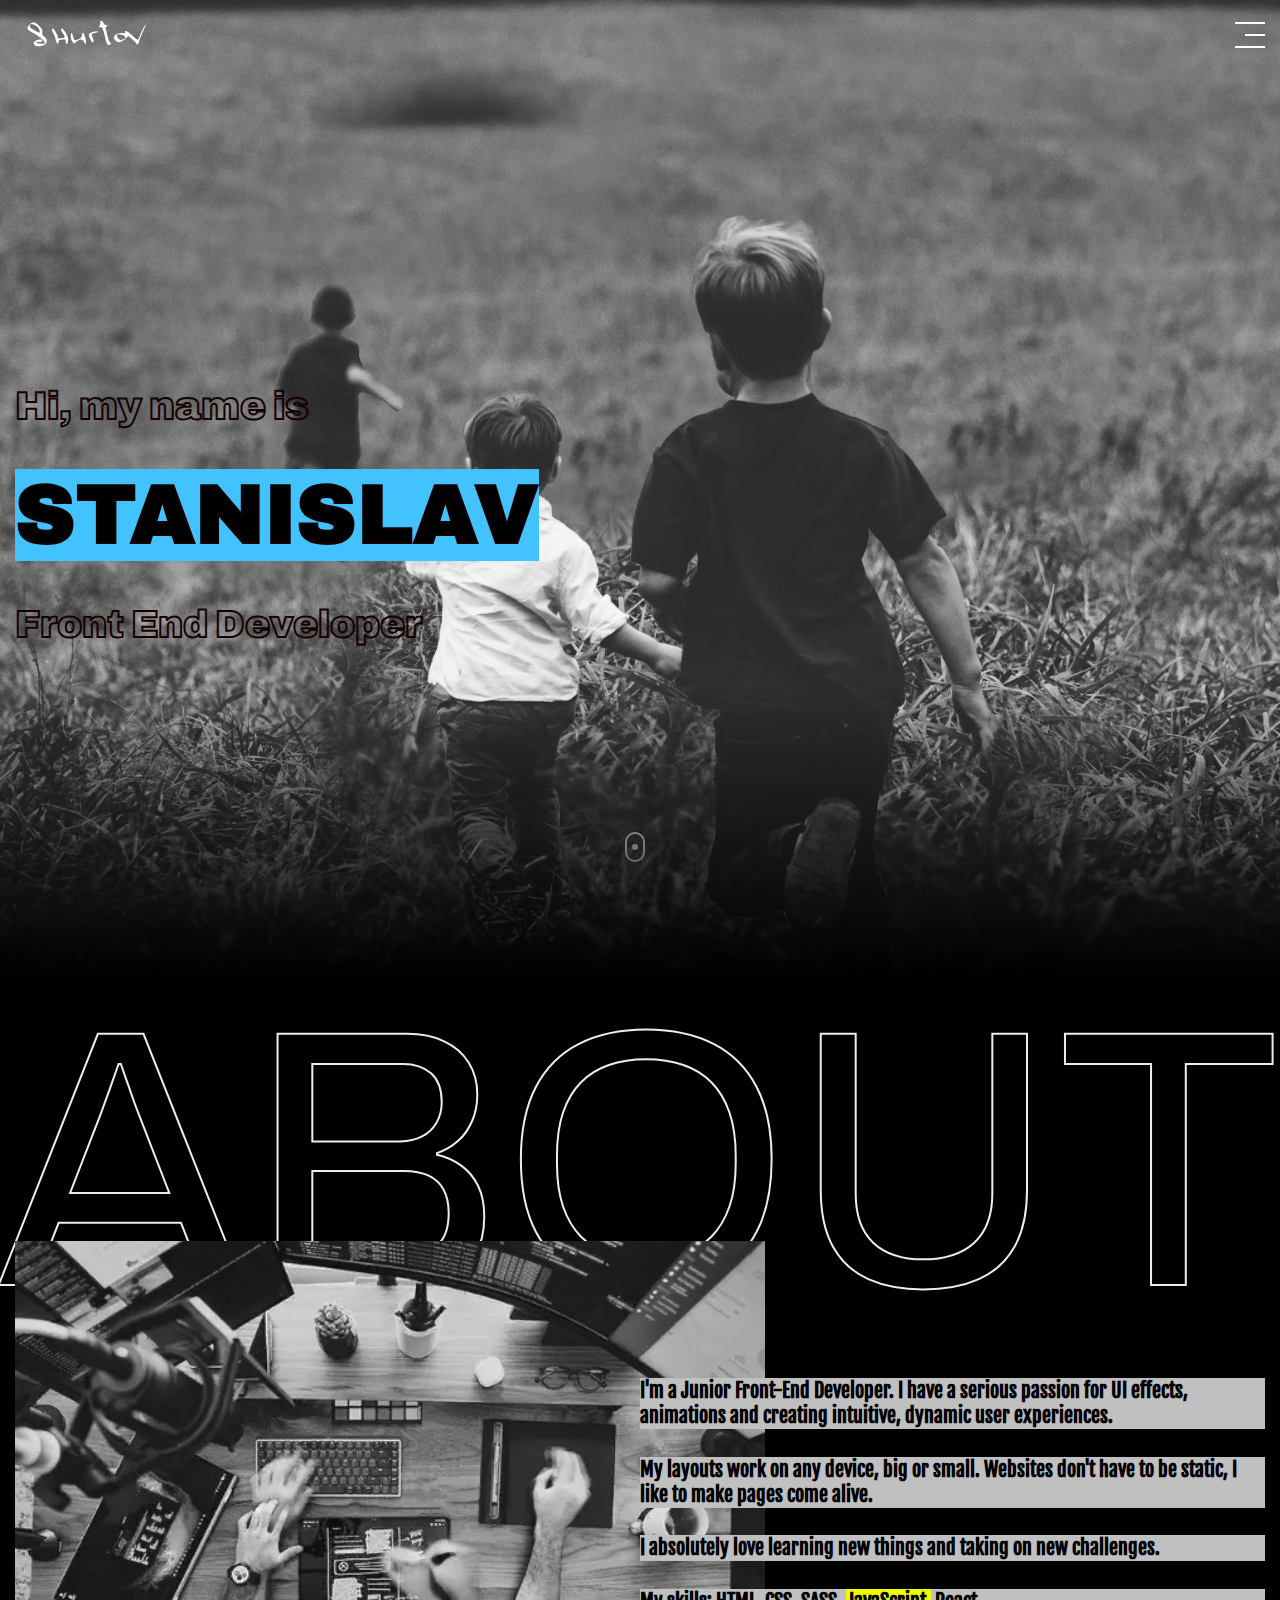
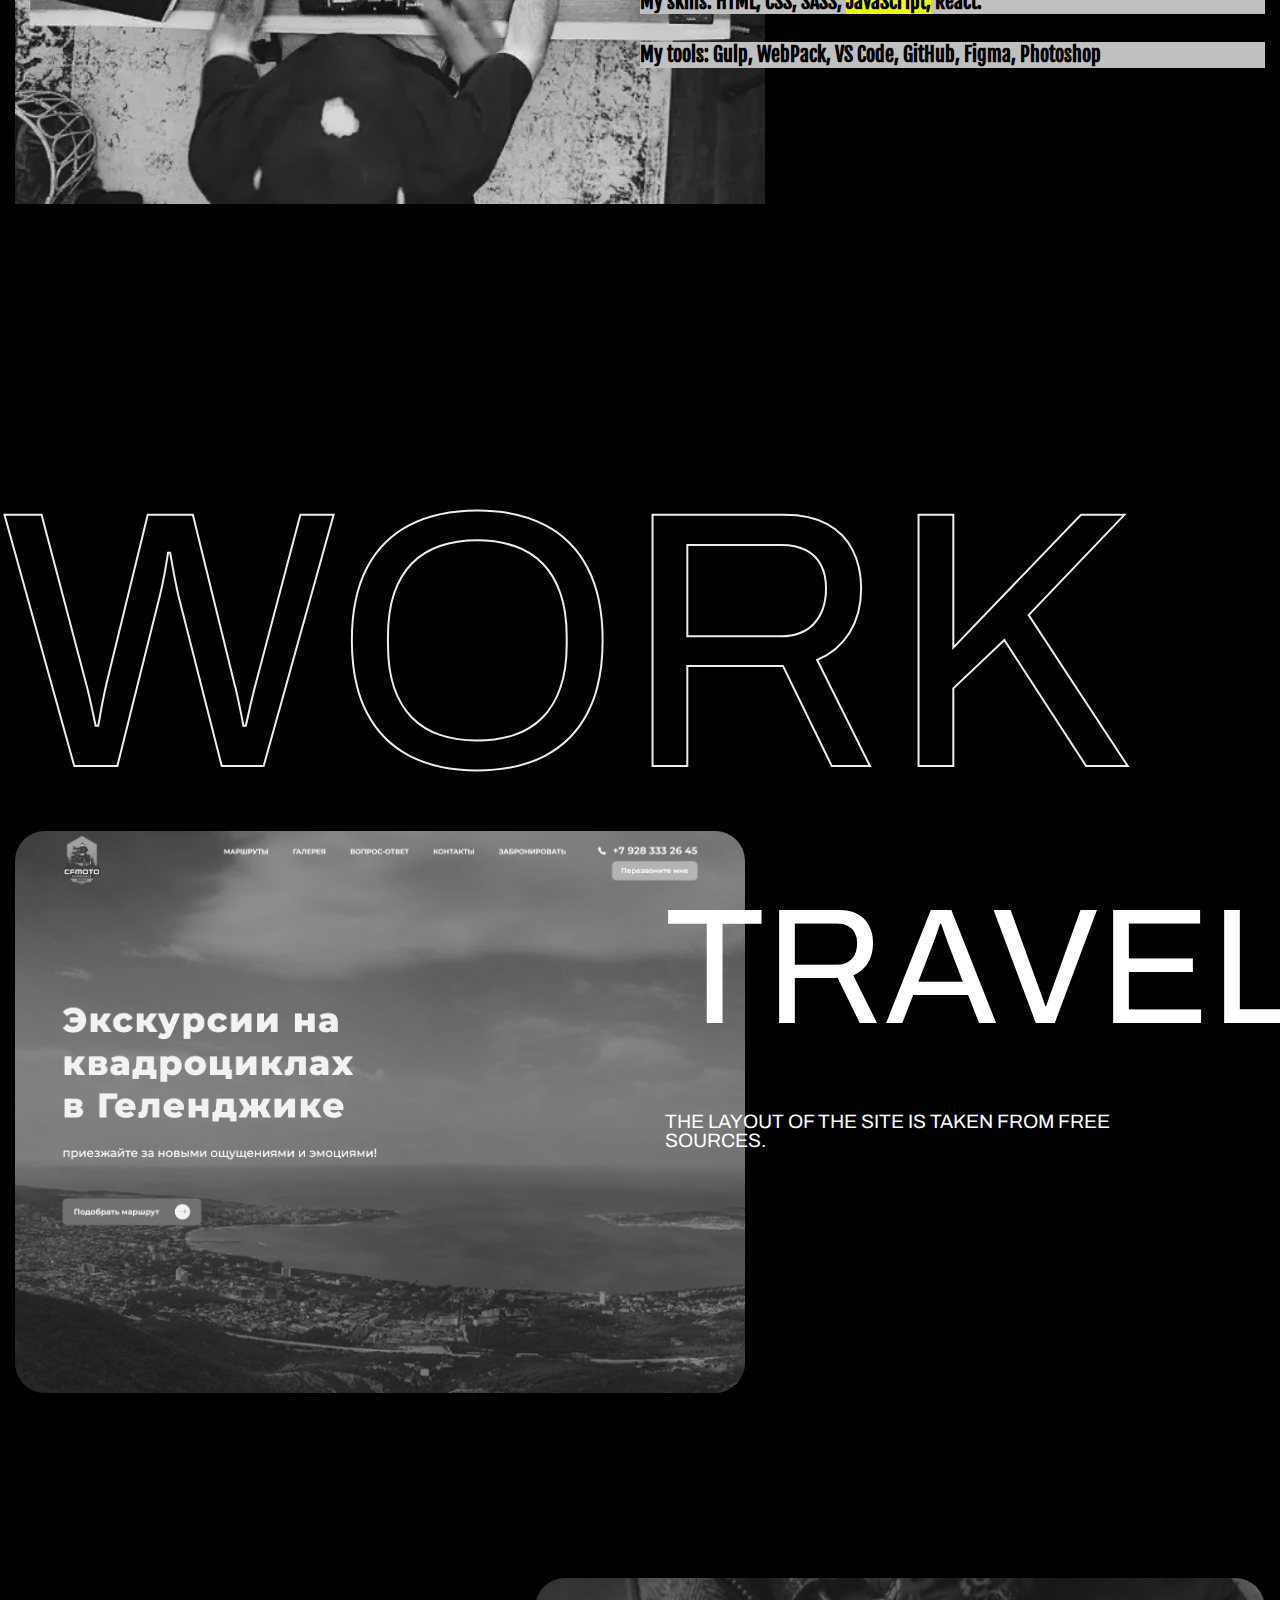
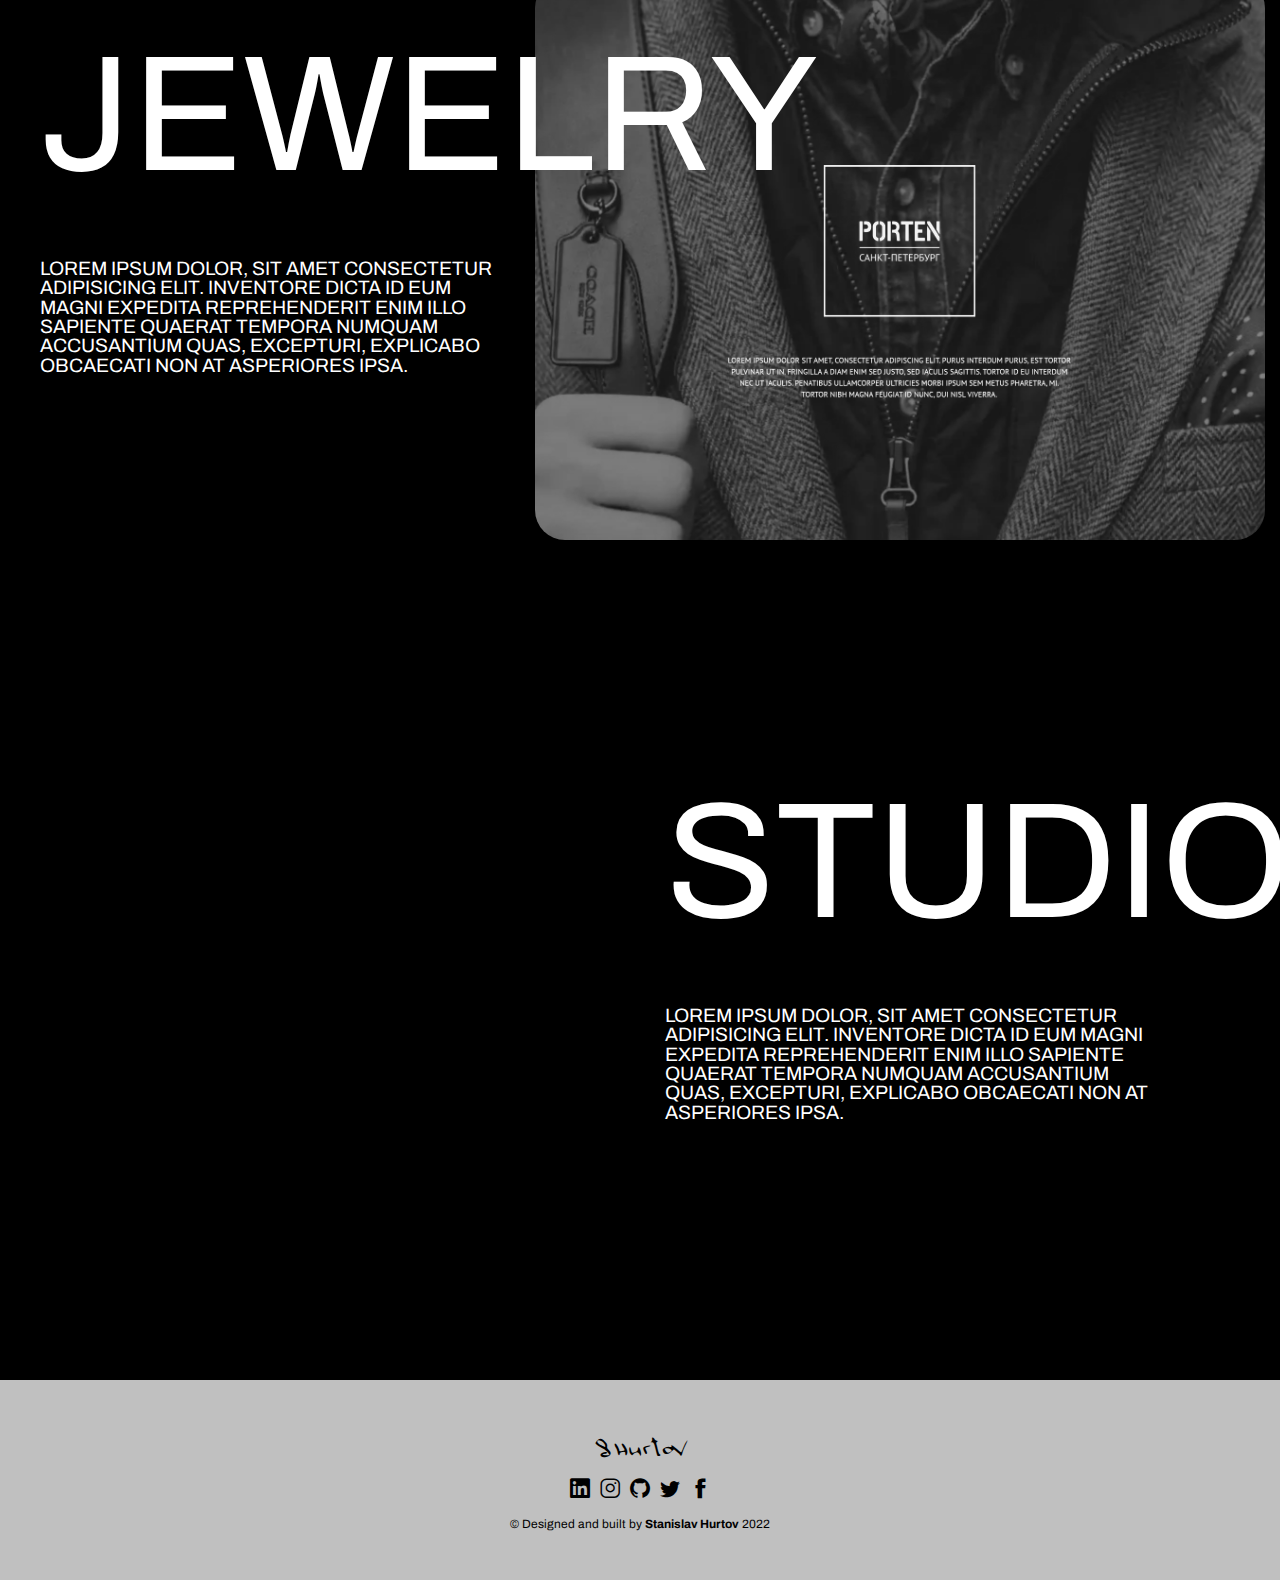
==== index.html @ 6150e280 "app" ====
<!DOCTYPE html>
<html lang="eu">

<head>
	<title>SH | Front End Developer</title>
	<meta charset="UTF-8">
	<meta name="format-detection" content="telephone=no">
	<!-- <style>body{opacity: 0;}</style> -->
	<link rel="stylesheet" href="css/style.min.css?_v=20220716173524">
	<link rel="shortcut icon" href="favicon.ico">
	<!-- <meta name="robots" content="noindex, nofollow"> -->
	<meta name="viewport" content="width=device-width, initial-scale=1.0">
</head>

<body>

	<div class="wrapper">
		<header data-scroll="60" data-scroll-show class="header">
			<div class="header__container header__container_wide">
				<a href="#" class="header__logo _icon-logo"></a>
				<div class="header__menu menu">
					<nav class="menu__body">
						<ul class="menu__list">
							<li data-goto="#about-section" class="menu__item"><a href="#" class="menu__link">About</a></li>
							<li data-goto="#about-case" class="menu__item"><a href="#" class="menu__link">Work</a></li>
							<li class="menu__item"><a href="contact.html#" class="menu__link">Contact</a></li>
						</ul>
						<ul class="menu__social social-menu">
							<li class="social-menu__item social-menu__item_twitter"><a target="_blank" href="https://twitter.com/hurtov_s" class="social-menu__link _icon-twitter"></a></li>
							<li class="social-menu__item social-menu__item_facebook"><a target="_blank" href="https://www.facebook.com/profile.php?id=100048497184027" class="social-menu__link _icon-facebook"></a></li>
							<li class="social-menu__item social-menu__item_github"><a target="_blank" href="https://github.com/StanislavKhurtov" class="social-menu__link _icon-github"></a></li>
							<li class="social-menu__item social-menu__item_instagram"><a target="_blank" href="https://www.instagram.com/staskhurtoff/" class="social-menu__link _icon-instagram"></a></li>
							<li class="social-menu__item social-menu__item_linkedin"><a target="_blank" href="https://www.linkedin.com/in/stanislav-khurtov-4b1002228/" class="social-menu__link _icon-linkedin"></a></li>
						</ul>
					</nav>
				</div>
				<button type="button" class="menu__icon icon-menu"><span></span></button>
			</div>
		</header>
		<main class="mainpage">
			<a class="noselect"><svg xmlns="http://www.w3.org/2000/svg" width="24" height="24" viewBox="0 0 24 24">
					<path d="M0 16.67l2.829 2.83 9.175-9.339 9.167 9.339 2.829-2.83-11.996-12.17z" />
				</svg></a>
			<section data-fullscreen class="mainpage__home home">
				<div class="home__container">
					<p class="home__text home__text_fonts-size">Hi, my name is</p>
					<h1 class="home__text home__text_origin"><span>Stanislav</span></h1>
					<p class="home__text home__text_nowrap">Front End Developer</p>
					<a data-goto="#about-section" href="#"><span class="home__btn"></span></a>
				</div>
				<div class="home__images images-parallax">
					<div class="images-parallax__item">
						<div class="images-parallax__clouds"></div>
					</div>
					<div class="images-parallax__item">
						<div class="images-parallax__mountains"></div>
					</div>
					<div class="images-parallax__item">
						<div class="images-parallax__human"></div>
					</div>
				</div>
			</section>
			<section id="about-section" data-fullscreen class="mainpage__about about">
				<h2 class="about__title">about</h2>
				<div class="about__container">
					<div class="about__content">
						<a class="about__image-ibg"><picture><source data-srcset="img/About/image1.webp" type="image/webp"><img data-src="img/About/image1.jpg" alt="image" class="swiper-lazy"></picture></a>
						<div class="about__body">
							<p>I'm a Junior Front-End Developer. I have a serious passion for UI effects, animations and creating intuitive, dynamic user experiences.</p>
							<p>My layouts work on any device, big or small. Websites don't have to be static, I like to make pages come alive.</p>
							<p>I absolutely love learning new things and taking on new challenges.</p>
							<p>My skills: HTML, CSS, SASS, <span>JavaScript,</span> React.</p>
							<p>My tools: Gulp, WebPack, VS Code, GitHub, Figma, Photoshop</p>
						</div>
					</div>
				</div>
			</section>
			<section id="about-case" data-fullscreen class="mainpage__case case">
				<h2 class="case__title">work</h2>
				<div class="case__container">

					<div class="case__content content-case">
						<div class="content-case__picture content-case__picture_top">
							<a target="_blank" href="https://stanislavkhurtov.github.io/Travel-ver.2/" class="content-case__image-ibg"><picture><source data-srcset="img/Case/fon111.webp" type="image/webp"><img data-src="img/Case/fon111.png" alt="image" class="swiper-lazy"></picture></a>
						</div>
						<div data-da=".content-case__picture_top, 768" class="content-case__body">
							<h3 class="content-case__title">Travel</h3>
							<div class="content-case__sub-text">The layout of the site is taken from free sources.</div>
						</div>
					</div>

					<div class="case__content content-case">
						<div data-da=".content-case__picture_center, 768" class="content-case__body">
							<h3 class="content-case__title content-case__title_right">jewelry</h3>
							<div class="content-case__sub-text content-case__sub-text_right">Lorem ipsum dolor, sit amet consectetur adipisicing elit. Inventore dicta id eum magni expedita reprehenderit enim illo sapiente quaerat tempora numquam accusantium quas, excepturi, explicabo obcaecati non at asperiores ipsa.</div>
						</div>
						<div class="content-case__picture content-case__picture_center">
							<a target="_blank" href="https://stanislavkhurtov.github.io/Porten/home.html" class="content-case__image-ibg"><picture><source data-srcset="img/Case/fon2.webp" type="image/webp"><img data-src="img/Case/fon2.png" alt="image" class="swiper-lazy"></picture></a>
						</div>
					</div>

					<div class="case__content content-case">
						<div class="content-case__picture content-case__picture_bottom">
							<a target="_blank" href="https://stanislavkhurtov.github.io/Aperture/" class="content-case__image-ibg"><picture><source data-srcset="img/Case/fon3(1).webp" type="image/webp"><img data-src="img/Case/fon3(1).png" alt="image" class="swiper-lazy"></picture></a>
						</div>
						<div data-da=".content-case__picture_bottom, 768" class="content-case__body">
							<h3 class="content-case__title">studio</h3>
							<div class="content-case__sub-text">Lorem ipsum dolor, sit amet consectetur adipisicing elit. Inventore dicta id eum magni expedita reprehenderit enim illo sapiente quaerat tempora numquam accusantium quas, excepturi, explicabo obcaecati non at asperiores ipsa.</div>
						</div>
					</div>
				</div>
			</section>
		</main>
		<footer class="footer">
			<div class="footer__container">
				<div class="footer__body">
					<a href="#" class="footer__logo _icon-logo"></a>
					<div class="footer__social">
						<div class="footer__list">
							<a href="https://www.linkedin.com/in/stanislav-khurtov-4b1002228/" target="_blank" class="footer__item _icon-linkedin"></a>
							<a href="https://www.instagram.com/staskhurtoff/" target="_blank" class="footer__item _icon-instagram"></a>
							<a href="https://github.com/StanislavKhurtov" target="_blank" class="footer__item _icon-github"></a>
							<a href="https://twitter.com/hurtov_s" target="_blank" class="footer__item _icon-twitter"></a>
							<a href="https://www.facebook.com/profile.php?id=100048497184027" target="_blank" class="footer__item _icon-facebook"></a>
						</div>
					</div>
				</div>
				<div class="footer__text">© Designed and built by <span>Stanislav Hurtov</span> 2022</div>
			</div>
		</footer>
	</div>
	<!-- 
<div id="popup" aria-hidden="true" class="popup">
	<div class="popup__wrapper">
		<div class="popup__content">
			<button data-close type="button" class="popup__close">Закрыть</button>
			<div class="popup__text">
			</div>
		</div>
	</div>
</div>
 -->

	<script src="js/app.min.js?_v=20220716173524"></script>
</body>

</html>
---- css/style.min.css ----
@charset "UTF-8";@import url(https://fonts.googleapis.com/css?family=Archivo:100,200,300,regular,500,600,700,800,900&display=swap);@import url(https://fonts.googleapis.com/css?family=Ubuntu:300,300italic,regular,italic,500,500italic,700,700italic&display=swap);@import url(https://fonts.googleapis.com/css?family=Fjalla+One:regular&display=swap);@font-face{font-family:icons;font-display:swap;src:url(../fonts/icons.woff2) format("woff2"),url(../fonts/icons.woff) format("woff");font-weight:400;font-style:normal}[class*=_icon-]:before{font-family:icons;font-style:normal;font-weight:400;font-variant:normal;text-transform:none;line-height:1;-webkit-font-smoothing:antialiased;-moz-osx-font-smoothing:grayscale}[class*=_icon-]:before{display:block}._icon-arrows:before{content:"\e901"}._icon-arrows1:before{content:"\e902"}._icon-arrows2:before{content:"\e903"}._icon-arrows3:before{content:"\e904"}._icon-facebook:before{content:"\e905"}._icon-github:before{content:"\e906"}._icon-instagram:before{content:"\e907"}._icon-linkedin:before{content:"\e908"}._icon-logo1:before{content:"\e909"}._icon-phone:before{content:"\e90a";color:#969696}._icon-twitter:before{content:"\e90b"}._icon-logo:before{content:"\e900"}*{padding:0;margin:0;border:0}*,:after,:before{-webkit-box-sizing:border-box;box-sizing:border-box}body,html{height:100%;min-width:320px}body{color:#000;line-height:1;font-family:Archivo;font-size:1rem;-ms-text-size-adjust:100%;-moz-text-size-adjust:100%;-webkit-text-size-adjust:100%;-webkit-font-smoothing:antialiased;-moz-osx-font-smoothing:grayscale}button,input,textarea{font-family:Archivo;font-size:inherit}button{cursor:pointer;color:inherit;background-color:inherit}a{color:inherit}a:link,a:visited{text-decoration:none}a:hover{text-decoration:none}ul li{list-style:none}img{vertical-align:top}h1,h2,h3,h4,h5,h6{font-weight:inherit;font-size:inherit}body{background-color:#000}.lock body{overflow:hidden;-ms-touch-action:none;touch-action:none}.wrapper{min-height:100%;display:-webkit-box;display:-ms-flexbox;display:flex;-webkit-box-orient:vertical;-webkit-box-direction:normal;-ms-flex-direction:column;flex-direction:column;overflow:hidden}.wrapper>main{-webkit-box-flex:1;-ms-flex:1 1 auto;flex:1 1 auto}.wrapper>*{min-width:0}[class*=__container]{max-width:85rem;-webkit-box-sizing:content-box;box-sizing:content-box;margin:0 auto;padding:0 .9375rem}[class*=__container_wide]{max-width:105rem}[data-fullscreen]{min-height:100vh}.touch [data-fullscreen]{min-height:calc(var(--vh,1vh) * 100)}[class*=-ibg]{position:relative}[class*=-ibg] img{position:absolute;width:100%;height:100%;top:0;left:0;-o-object-fit:cover;object-fit:cover}[class*=-ibg_contain] img{-o-object-fit:contain;object-fit:contain}.mainpage{-webkit-overflow-scrolling:touch}.home__btn{position:absolute;bottom:12%;left:50%;width:20px;height:30px;margin-left:-15px;border:2px solid #fff;border-radius:50px;-webkit-box-sizing:border-box;box-sizing:border-box}.home__btn::before{position:absolute;top:10px;left:50%;content:"";width:6px;height:6px;margin-left:-3px;background-color:#fff;border-radius:100%;-webkit-animation:sdb10 5s infinite;animation:sdb10 3s infinite;-webkit-box-sizing:border-box;box-sizing:border-box}@-webkit-keyframes sdb10{0%{-webkit-transform:translate(0,-5px);transform:translate(0,-5px);opacity:0}40%{opacity:1}80%{-webkit-transform:translate(0,8px);transform:translate(0,8px);opacity:0}100%{opacity:0}}@keyframes sdb10{0%{-webkit-transform:translate(0,-5px);transform:translate(0,-5px);opacity:0}40%{opacity:1}80%{-webkit-transform:translate(0,8px);transform:translate(0,8px);opacity:0}100%{opacity:0}}.noselect{display:none;position:fixed;right:5%;bottom:5%;z-index:3;cursor:pointer;-webkit-box-shadow:0 1px 5px rgba(0,0,0,.6);box-shadow:0 1px 5px rgba(0,0,0,.6);background-color:transparent;border:none;border-radius:8px;-webkit-transition:.2s;-o-transition:.2s;transition:.2s;border:1px solid #312d2d}@supports (width:clamp(1.875rem ,1.6880841121rem + 0.9345794393vw ,2.5rem)){.noselect{width:clamp(1.875rem ,1.6880841121rem + .9345794393vw ,2.5rem)}}@supports not (width:clamp(1.875rem ,1.6880841121rem + 0.9345794393vw ,2.5rem)){.noselect{width:calc(1.875rem + .625 * (100vw - 20rem)/ 66.875)}}@supports (height:clamp(1.875rem ,1.6880841121rem + 0.9345794393vw ,2.5rem)){.noselect{height:clamp(1.875rem ,1.6880841121rem + .9345794393vw ,2.5rem)}}@supports not (height:clamp(1.875rem ,1.6880841121rem + 0.9345794393vw ,2.5rem)){.noselect{height:calc(1.875rem + .625 * (100vw - 20rem)/ 66.875)}}.noselect svg{position:absolute;top:50%;left:50%;fill:#42c2ff;position:absolute;-webkit-transform:translateX(-50%) translateY(-50%);-ms-transform:translateX(-50%) translateY(-50%);transform:translateX(-50%) translateY(-50%);-webkit-animation:bounce 2s infinite linear;animation:bounce 2s infinite linear}@supports (width:clamp(0.625rem ,0.5315420561rem + 0.4672897196vw ,0.9375rem)){.noselect svg{width:clamp(.625rem ,.5315420561rem + .4672897196vw ,.9375rem)}}@supports not (width:clamp(0.625rem ,0.5315420561rem + 0.4672897196vw ,0.9375rem)){.noselect svg{width:calc(.625rem + .3125 * (100vw - 20rem)/ 66.875)}}@supports (height:clamp(0.625rem ,0.5315420561rem + 0.4672897196vw ,0.9375rem)){.noselect svg{height:clamp(.625rem ,.5315420561rem + .4672897196vw ,.9375rem)}}@supports not (height:clamp(0.625rem ,0.5315420561rem + 0.4672897196vw ,0.9375rem)){.noselect svg{height:calc(.625rem + .3125 * (100vw - 20rem)/ 66.875)}}.noselect:hover{-webkit-box-shadow:0 1px 5px rgba(0,0,0,.2);box-shadow:0 1px 5px rgba(0,0,0,.2);background-color:#312d2d;opacity:.7}.noselect:hover svg{-webkit-animation:bounce 2s infinite linear;animation:bounce 2s infinite linear}@-webkit-keyframes bounce{0%{-webkit-transform:translateX(-50%) translateY(-50%);transform:translateX(-50%) translateY(-50%)}25%{-webkit-transform:translateX(-50%) translateY(-75%);transform:translateX(-50%) translateY(-75%)}50%{-webkit-transform:translateX(-50%) translateY(-50%);transform:translateX(-50%) translateY(-50%)}75%{-webkit-transform:translateX(-50%) translateY(-25%);transform:translateX(-50%) translateY(-25%)}100%{-webkit-transform:translateX(-50%) translateY(-50%);transform:translateX(-50%) translateY(-50%)}}@keyframes bounce{0%{-webkit-transform:translateX(-50%) translateY(-50%);transform:translateX(-50%) translateY(-50%)}25%{-webkit-transform:translateX(-50%) translateY(-75%);transform:translateX(-50%) translateY(-75%)}50%{-webkit-transform:translateX(-50%) translateY(-50%);transform:translateX(-50%) translateY(-50%)}75%{-webkit-transform:translateX(-50%) translateY(-25%);transform:translateX(-50%) translateY(-25%)}100%{-webkit-transform:translateX(-50%) translateY(-50%);transform:translateX(-50%) translateY(-50%)}}.noselect:focus{outline:0}.mainpage__home .noselect{opacity:0;visibility:hidden;display:none}.noselect-show{display:block}.title{font-weight:700;color:#fff;text-transform:capitalize;display:-webkit-box;display:-ms-flexbox;display:flex;-webkit-box-orient:vertical;-webkit-box-direction:normal;-ms-flex-direction:column;flex-direction:column;-webkit-box-align:center;-ms-flex-align:center;align-items:center}@supports (font-size:clamp(1.875rem ,1.3142523364rem + 2.8037383178vw ,3.75rem)){.title{font-size:clamp(1.875rem ,1.3142523364rem + 2.8037383178vw ,3.75rem)}}@supports not (font-size:clamp(1.875rem ,1.3142523364rem + 2.8037383178vw ,3.75rem)){.title{font-size:calc(1.875rem + 1.875 * (100vw - 20rem)/ 66.875)}}.title::after{content:"";display:block;background-color:#6f6868;width:40px;max-width:100%;height:3px;-ms-flex-item-align:center;-ms-grid-row-align:center;align-self:center;margin-top:1.25rem}@-webkit-keyframes bounceY{0%{-webkit-transform:translateY(0) translateX(0);transform:translateY(0) translateX(0)}25%{-webkit-transform:translateY(0) translateX(-50%);transform:translateY(0) translateX(-50%)}50%{-webkit-transform:translateY(0) translateX(0);transform:translateY(0) translateX(0)}75%{-webkit-transform:translateY(0) translateX(-50%);transform:translateY(0) translateX(-50%)}100%{-webkit-transform:translateY(0) translateY(0);transform:translateY(0) translateY(0)}}@keyframes bounceY{0%{-webkit-transform:translateY(0) translateX(0);transform:translateY(0) translateX(0)}25%{-webkit-transform:translateY(0) translateX(-50%);transform:translateY(0) translateX(-50%)}50%{-webkit-transform:translateY(0) translateX(0);transform:translateY(0) translateX(0)}75%{-webkit-transform:translateY(0) translateX(-50%);transform:translateY(0) translateX(-50%)}100%{-webkit-transform:translateY(0) translateY(0);transform:translateY(0) translateY(0)}}@-webkit-keyframes bounceYright{0%{-webkit-transform:translateY(0) translateX(0);transform:translateY(0) translateX(0)}25%{-webkit-transform:translateY(0) translateX(50%);transform:translateY(0) translateX(50%)}50%{-webkit-transform:translateY(0) translateX(0);transform:translateY(0) translateX(0)}75%{-webkit-transform:translateY(0) translateX(50%);transform:translateY(0) translateX(50%)}100%{-webkit-transform:translateY(0) translateY(0);transform:translateY(0) translateY(0)}}@keyframes bounceYright{0%{-webkit-transform:translateY(0) translateX(0);transform:translateY(0) translateX(0)}25%{-webkit-transform:translateY(0) translateX(50%);transform:translateY(0) translateX(50%)}50%{-webkit-transform:translateY(0) translateX(0);transform:translateY(0) translateX(0)}75%{-webkit-transform:translateY(0) translateX(50%);transform:translateY(0) translateX(50%)}100%{-webkit-transform:translateY(0) translateY(0);transform:translateY(0) translateY(0)}}@-webkit-keyframes bo{0%{-webkit-transform:perspective(800px) rotateY(25deg) scale(.7) rotateX(10deg);transform:perspective(800px) rotateY(25deg) scale(.7) rotateX(10deg)}25%{-webkit-transform:perspective(800px) rotateY(-15deg) translateY(-50px) rotateX(10deg) scale(.8);transform:perspective(800px) rotateY(-15deg) translateY(-50px) rotateX(10deg) scale(.8)}50%{-webkit-transform:perspective(800px) rotateY(25deg) scale(.7) rotateX(10deg);transform:perspective(800px) rotateY(25deg) scale(.7) rotateX(10deg)}75%{-webkit-transform:perspective(800px) rotateY(-15deg) translateY(-50px) rotateX(10deg) scale(.8);transform:perspective(800px) rotateY(-15deg) translateY(-50px) rotateX(10deg) scale(.8)}100%{-webkit-transform:perspective(800px) rotateY(25deg) scale(.7) rotateX(10deg);transform:perspective(800px) rotateY(25deg) scale(.7) rotateX(10deg)}}@keyframes bo{0%{-webkit-transform:perspective(800px) rotateY(25deg) scale(.7) rotateX(10deg);transform:perspective(800px) rotateY(25deg) scale(.7) rotateX(10deg)}25%{-webkit-transform:perspective(800px) rotateY(-15deg) translateY(-50px) rotateX(10deg) scale(.8);transform:perspective(800px) rotateY(-15deg) translateY(-50px) rotateX(10deg) scale(.8)}50%{-webkit-transform:perspective(800px) rotateY(25deg) scale(.7) rotateX(10deg);transform:perspective(800px) rotateY(25deg) scale(.7) rotateX(10deg)}75%{-webkit-transform:perspective(800px) rotateY(-15deg) translateY(-50px) rotateX(10deg) scale(.8);transform:perspective(800px) rotateY(-15deg) translateY(-50px) rotateX(10deg) scale(.8)}100%{-webkit-transform:perspective(800px) rotateY(25deg) scale(.7) rotateX(10deg);transform:perspective(800px) rotateY(25deg) scale(.7) rotateX(10deg)}}.header{padding:.3125rem 0;position:absolute;width:100%;top:0;left:0;z-index:100}.header._header-scroll{position:fixed;top:-200%;background-color:rgba(66,68,70,.1)}.header._header-show{-webkit-transition:top .3s ease 0s;-o-transition:top .3s ease 0s;transition:top .3s ease 0s;top:0}.header__container{display:-webkit-box;display:-ms-flexbox;display:flex;-webkit-box-align:center;-ms-flex-align:center;align-items:center;min-height:3.75rem;position:relative}.header__logo{color:#fff;-webkit-box-flex:1;-ms-flex:1 1 auto;flex:1 1 auto;z-index:5}@supports (font-size:clamp(2.5rem ,2.3130841121rem + 0.9345794393vw ,3.125rem)){.header__logo::before{font-size:clamp(2.5rem ,2.3130841121rem + .9345794393vw ,3.125rem)}}@supports not (font-size:clamp(2.5rem ,2.3130841121rem + 0.9345794393vw ,3.125rem)){.header__logo::before{font-size:calc(2.5rem + .625 * (100vw - 20rem)/ 66.875)}}.menu{z-index:3}.menu__body{position:fixed;overflow:auto;width:100%;height:100%;top:0;left:-100%;-webkit-transition:left .5s ease 0s;-o-transition:left .5s ease 0s;transition:left .5s ease 0s;background-color:#000;padding:10rem 1.25rem 1.875rem 1.25rem}.menu__body::before{content:"";position:fixed;width:100%;top:-100%;left:0;-webkit-transition:left .3s ease 0s;-o-transition:left .3s ease 0s;transition:left .3s ease 0s;background:-webkit-gradient(linear,left top,left bottom,color-stop(80%,#000),to(rgba(0,0,0,0)));background:-o-linear-gradient(top,#000 80%,rgba(0,0,0,0) 100%);background:linear-gradient(to bottom,#000 80%,rgba(0,0,0,0) 100%);height:3.75rem}.menu-open .menu__body{left:0}.menu-open .menu__body::before{top:0}.menu__list{display:-webkit-box;display:-ms-flexbox;display:flex;-ms-flex-wrap:wrap;flex-wrap:wrap;-webkit-box-orient:vertical;-webkit-box-direction:normal;-ms-flex-direction:column;flex-direction:column;-webkit-box-align:center;-ms-flex-align:center;align-items:center;row-gap:2.5rem}.menu__item{color:#969696;-webkit-transition:all .3s ease 0s;-o-transition:all .3s ease 0s;transition:all .3s ease 0s}.menu__link{font-weight:500;line-height:1.2857142857;text-transform:uppercase;padding:.9375rem 0}@supports (font-size:clamp(2.5rem ,2.1261682243rem + 1.8691588785vw ,3.75rem)){.menu__link{font-size:clamp(2.5rem ,2.1261682243rem + 1.8691588785vw ,3.75rem)}}@supports not (font-size:clamp(2.5rem ,2.1261682243rem + 1.8691588785vw ,3.75rem)){.menu__link{font-size:calc(2.5rem + 1.25 * (100vw - 20rem)/ 66.875)}}.social-menu{display:-webkit-box;display:-ms-flexbox;display:flex;-webkit-box-align:center;-ms-flex-align:center;align-items:center;-webkit-box-pack:center;-ms-flex-pack:center;justify-content:center;margin-top:3.75rem;gap:1.25rem}.social-menu__item a{color:#969696;-webkit-transition:color .7s ease 0s;-o-transition:color .7s ease 0s;transition:color .7s ease 0s}@supports (font-size:clamp(1.875rem ,1.6880841121rem + 0.9345794393vw ,2.5rem)){.social-menu__link::before{font-size:clamp(1.875rem ,1.6880841121rem + .9345794393vw ,2.5rem)}}@supports not (font-size:clamp(1.875rem ,1.6880841121rem + 0.9345794393vw ,2.5rem)){.social-menu__link::before{font-size:calc(1.875rem + .625 * (100vw - 20rem)/ 66.875)}}.icon-menu{display:block;position:relative;-webkit-box-flex:0;-ms-flex:0 0 1.875rem;flex:0 0 1.875rem;height:1.625rem;cursor:pointer;z-index:5}.icon-menu span,.icon-menu::after,.icon-menu::before{content:"";-webkit-transition:all .3s ease 0s;-o-transition:all .3s ease 0s;transition:all .3s ease 0s;right:0;position:absolute;width:100%;height:.125rem;background-color:#fff}.icon-menu::before{top:0}.icon-menu::after{bottom:0}.icon-menu span{top:calc(50% - .0625rem);width:1.25rem}.menu-open .icon-menu{-webkit-transition:all .3s ease 0s;-o-transition:all .3s ease 0s;transition:all .3s ease 0s}.menu-open .icon-menu span{width:0}.menu-open .icon-menu::before{top:calc(50% - .0625rem);-webkit-transform:rotate(-45deg);-ms-transform:rotate(-45deg);transform:rotate(-45deg)}.menu-open .icon-menu::after{bottom:calc(50% - .0625rem);-webkit-transform:rotate(45deg);-ms-transform:rotate(45deg);transform:rotate(45deg)}.footer{background-color:silver;padding-top:3.125rem;padding-bottom:3.125rem}.footer__container{display:-webkit-box;display:-ms-flexbox;display:flex;-webkit-box-orient:vertical;-webkit-box-direction:normal;-ms-flex-direction:column;flex-direction:column;-webkit-box-align:center;-ms-flex-align:center;align-items:center;gap:1.25rem}.footer__body{display:-webkit-box;display:-ms-flexbox;display:flex;-webkit-box-orient:vertical;-webkit-box-direction:normal;-ms-flex-direction:column;flex-direction:column;-webkit-box-align:center;-ms-flex-align:center;align-items:center;-webkit-box-pack:center;-ms-flex-pack:center;justify-content:center;gap:.625rem}@supports ((-moz-column-gap:clamp(0.625rem ,0.4380841121rem + 0.9345794393vw ,1.25rem)) or (column-gap:clamp(0.625rem ,0.4380841121rem + 0.9345794393vw ,1.25rem))){.footer__body{-webkit-column-gap:clamp(.625rem ,.4380841121rem + .9345794393vw ,1.25rem);-moz-column-gap:clamp(.625rem ,.4380841121rem + .9345794393vw ,1.25rem);column-gap:clamp(.625rem ,.4380841121rem + .9345794393vw ,1.25rem)}}@supports not ((-moz-column-gap:clamp(0.625rem ,0.4380841121rem + 0.9345794393vw ,1.25rem)) or (column-gap:clamp(0.625rem ,0.4380841121rem + 0.9345794393vw ,1.25rem))){.footer__body{-webkit-column-gap:calc(.625rem + .625 * (100vw - 20rem)/ 66.875);-moz-column-gap:calc(.625rem + .625 * (100vw - 20rem)/ 66.875);column-gap:calc(.625rem + .625 * (100vw - 20rem)/ 66.875)}}.footer__logo{color:#000}@supports (font-size:clamp(1.25rem ,0.8761682243rem + 1.8691588785vw ,2.5rem)){.footer__logo{font-size:clamp(1.25rem ,.8761682243rem + 1.8691588785vw ,2.5rem)}}@supports not (font-size:clamp(1.25rem ,0.8761682243rem + 1.8691588785vw ,2.5rem)){.footer__logo{font-size:calc(1.25rem + 1.25 * (100vw - 20rem)/ 66.875)}}.footer__phone{-webkit-transition:all .3s ease 0s;-o-transition:all .3s ease 0s;transition:all .3s ease 0s;display:-webkit-box;display:-ms-flexbox;display:flex;-webkit-box-align:center;-ms-flex-align:center;align-items:center}@supports (font-size:clamp(0.75rem ,0.6752336449rem + 0.3738317757vw ,1rem)){.footer__phone{font-size:clamp(.75rem ,.6752336449rem + .3738317757vw ,1rem)}}@supports not (font-size:clamp(0.75rem ,0.6752336449rem + 0.3738317757vw ,1rem)){.footer__phone{font-size:calc(.75rem + .25 * (100vw - 20rem)/ 66.875)}}.footer__phone::before{font-size:1rem;color:#000;margin-right:.3125rem}.footer__list{display:-webkit-box;display:-ms-flexbox;display:flex;-webkit-column-gap:.625rem;-moz-column-gap:.625rem;column-gap:.625rem;font-size:1.125rem}.footer__item{font-size:1.25rem}.footer__text{font-size:.75rem}.footer__text span{font-weight:700}.home__container{padding-top:5rem;position:relative;z-index:2;display:-webkit-box;display:-ms-flexbox;display:flex;-webkit-box-orient:vertical;-webkit-box-direction:normal;-ms-flex-direction:column;flex-direction:column;gap:1.875rem;-webkit-box-pack:center;-ms-flex-pack:center;justify-content:center;height:100vh}.home__body{display:-webkit-box;display:-ms-flexbox;display:flex;-webkit-box-orient:vertical;-webkit-box-direction:normal;-ms-flex-direction:column;flex-direction:column;-webkit-column-gap:1.875rem;-moz-column-gap:1.875rem;column-gap:1.875rem;-webkit-transform:translateY(35%);-ms-transform:translateY(35%);transform:translateY(35%)}.home__text{line-height:130%;font-weight:900;color:#fff;text-transform:uppercase}@supports (font-size:clamp(1.875rem ,0.7535046729rem + 5.6074766355vw ,5.625rem)){.home__text{font-size:clamp(1.875rem ,.7535046729rem + 5.6074766355vw ,5.625rem)}}@supports not (font-size:clamp(1.875rem ,0.7535046729rem + 5.6074766355vw ,5.625rem)){.home__text{font-size:calc(1.875rem + 3.75 * (100vw - 20rem)/ 66.875)}}.home__text_fonts-size{text-transform:none}@supports (font-size:clamp(1.875rem ,1.6880841121rem + 0.9345794393vw ,2.5rem)){.home__text_fonts-size{font-size:clamp(1.875rem ,1.6880841121rem + .9345794393vw ,2.5rem)}}@supports not (font-size:clamp(1.875rem ,1.6880841121rem + 0.9345794393vw ,2.5rem)){.home__text_fonts-size{font-size:calc(1.875rem + .625 * (100vw - 20rem)/ 66.875)}}.home__text_nowrap{white-space:nowrap;text-transform:capitalize}@supports (font-size:clamp(1.25rem ,0.8761682243rem + 1.8691588785vw ,2.5rem)){.home__text_nowrap{font-size:clamp(1.25rem ,.8761682243rem + 1.8691588785vw ,2.5rem)}}@supports not (font-size:clamp(1.25rem ,0.8761682243rem + 1.8691588785vw ,2.5rem)){.home__text_nowrap{font-size:calc(1.25rem + 1.25 * (100vw - 20rem)/ 66.875)}}.home__text_origin span{color:#000;background-color:#42c2ff}.home__images{position:absolute;width:120%;height:120%;top:-10%;left:-20%;z-index:1;overflow:hidden}.images-parallax__item{position:absolute;width:100%;height:100%;top:0;left:10%}.no-webp .images-parallax__clouds{background:url(../img/Home/clouds.jpg) top/cover no-repeat}.images-parallax__clouds{top:0}.no-webp .images-parallax__mountains{background:url(../img/Home/mountains.png) top/cover no-repeat}.images-parallax__mountains{top:0;z-index:2}.no-webp .images-parallax__human{background:url(../img/Home/human.png) top/cover no-repeat}.images-parallax__human{top:15%;z-index:3}.images-parallax__clouds,.images-parallax__human,.images-parallax__mountains{position:absolute;width:100%;height:100%;left:0}.about{position:relative;background-color:#000;z-index:2}@supports (padding-top:clamp(6.25rem ,2.8855140187rem + 16.8224299065vw ,17.5rem)){.about{padding-top:clamp(6.25rem ,2.8855140187rem + 16.8224299065vw ,17.5rem)}}@supports not (padding-top:clamp(6.25rem ,2.8855140187rem + 16.8224299065vw ,17.5rem)){.about{padding-top:calc(6.25rem + 11.25 * (100vw - 20rem)/ 66.875)}}@supports (padding-bottom:clamp(3.75rem ,-0.3621495327rem + 20.5607476636vw ,17.5rem)){.about{padding-bottom:clamp(3.75rem ,-.3621495327rem + 20.5607476636vw ,17.5rem)}}@supports not (padding-bottom:clamp(3.75rem ,-0.3621495327rem + 20.5607476636vw ,17.5rem)){.about{padding-bottom:calc(3.75rem + 13.75 * (100vw - 20rem)/ 66.875)}}.about::before{pointer-events:none;content:"";position:absolute;top:0;left:0;width:100%;height:300px;-webkit-transform:translate(0,-100%);-ms-transform:translate(0,-100%);transform:translate(0,-100%);background:-webkit-gradient(linear,left top,left bottom,color-stop(5%,rgba(11,29,38,0)),to(#000));background:-o-linear-gradient(top,rgba(11,29,38,0) 5%,#000 100%);background:linear-gradient(180deg,rgba(11,29,38,0) 5%,#000 100%)}.about__title{position:absolute;top:0;right:0;color:#fff;text-transform:uppercase;-webkit-text-stroke:2px #f3ebeb;color:transparent}@supports (font-size:clamp(4.375rem ,-1.7932242991rem + 30.8411214953vw ,25rem)){.about__title{font-size:clamp(4.375rem ,-1.7932242991rem + 30.8411214953vw ,25rem)}}@supports not (font-size:clamp(4.375rem ,-1.7932242991rem + 30.8411214953vw ,25rem)){.about__title{font-size:calc(4.375rem + 20.625 * (100vw - 20rem)/ 66.875)}}.about__content{display:-webkit-box;display:-ms-flexbox;display:flex;-webkit-box-align:center;-ms-flex-align:center;align-items:center;gap:2.5rem;-ms-flex-wrap:nowrap;flex-wrap:nowrap;text-align:left;position:relative}.about__image-ibg{-webkit-box-flex:0;-ms-flex:0 1 60%;flex:0 1 60%;padding-bottom:45%;overflow:hidden}.about__image-ibg img{-webkit-transition:all 3s ease 0s;-o-transition:all 3s ease 0s;transition:all 3s ease 0s}.about__body{font-family:"Fjalla One";font-weight:400;-webkit-box-flex:0;-ms-flex:0 1 50%;flex:0 1 50%;color:#000;display:-webkit-box;display:-ms-flexbox;display:flex;-webkit-box-orient:vertical;-webkit-box-direction:normal;-ms-flex-direction:column;flex-direction:column;position:absolute;top:50%;left:50%;-webkit-transform:translateY(-50%);-ms-transform:translateY(-50%);transform:translateY(-50%)}@supports (row-gap:clamp(0.625rem ,0.2511682243rem + 1.8691588785vw ,1.875rem)){.about__body{row-gap:clamp(.625rem ,.2511682243rem + 1.8691588785vw ,1.875rem)}}@supports not (row-gap:clamp(0.625rem ,0.2511682243rem + 1.8691588785vw ,1.875rem)){.about__body{row-gap:calc(.625rem + 1.25 * (100vw - 20rem)/ 66.875)}}.about__body span{background-color:#edfe02}.about__body p{line-height:1.3;z-index:3;background-color:silver}@supports (font-size:clamp(0.875rem ,-0.375rem + 2vw ,1.25rem)){.about__body p{font-size:clamp(.875rem ,-.375rem + 2vw ,1.25rem)}}@supports not (font-size:clamp(0.875rem ,-0.375rem + 2vw ,1.25rem)){.about__body p{font-size:calc(.875rem + .375 * (100vw - 62.5rem)/ 18.75)}}.no-webp .case{background:url(../img/Case/img1.jpg) 50vw 100%/cover no-repeat fixed,#000}.case{position:relative}@supports (padding-top:clamp(6.25rem ,0.6425233645rem + 28.0373831776vw ,25rem)){.case{padding-top:clamp(6.25rem ,.6425233645rem + 28.0373831776vw ,25rem)}}@supports not (padding-top:clamp(6.25rem ,0.6425233645rem + 28.0373831776vw ,25rem)){.case{padding-top:calc(6.25rem + 18.75 * (100vw - 20rem)/ 66.875)}}@supports (padding-bottom:clamp(1.875rem ,0.566588785rem + 6.5420560748vw ,6.25rem)){.case{padding-bottom:clamp(1.875rem ,.566588785rem + 6.5420560748vw ,6.25rem)}}@supports not (padding-bottom:clamp(1.875rem ,0.566588785rem + 6.5420560748vw ,6.25rem)){.case{padding-bottom:calc(1.875rem + 4.375 * (100vw - 20rem)/ 66.875)}}.case__title{position:absolute;top:0;left:0;color:#fff;text-transform:uppercase;-webkit-text-stroke:2px #f3ebeb;color:transparent}@supports (font-size:clamp(4.375rem ,-1.7932242991rem + 30.8411214953vw ,25rem)){.case__title{font-size:clamp(4.375rem ,-1.7932242991rem + 30.8411214953vw ,25rem)}}@supports not (font-size:clamp(4.375rem ,-1.7932242991rem + 30.8411214953vw ,25rem)){.case__title{font-size:calc(4.375rem + 20.625 * (100vw - 20rem)/ 66.875)}}.case__container{display:-webkit-box;display:-ms-flexbox;display:flex;-webkit-box-orient:vertical;-webkit-box-direction:normal;-ms-flex-direction:column;flex-direction:column}@supports (gap:clamp(3.125rem ,0.3212616822rem + 14.0186915888vw ,12.5rem)){.case__container{gap:clamp(3.125rem ,.3212616822rem + 14.0186915888vw ,12.5rem)}}@supports not (gap:clamp(3.125rem ,0.3212616822rem + 14.0186915888vw ,12.5rem)){.case__container{gap:calc(3.125rem + 9.375 * (100vw - 20rem)/ 66.875)}}.content-case{display:-webkit-box;display:-ms-flexbox;display:flex;gap:1.25rem;min-height:18.75rem}.content-case__picture{-webkit-box-flex:0;-ms-flex:0 1 60%;flex:0 1 60%;padding-bottom:45%;position:relative}.content-case__image-ibg{position:absolute;top:0;left:0;width:100%;height:100%;overflow:hidden;-webkit-transition:all .8s ease 0s;-o-transition:all .8s ease 0s;transition:all .8s ease 0s}.content-case__image-ibg img{border-radius:10px}.content-case__body{-webkit-box-flex:1;-ms-flex:1 0 40%;flex:1 0 40%;display:-webkit-box;display:-ms-flexbox;display:flex;-webkit-box-orient:vertical;-webkit-box-direction:normal;-ms-flex-direction:column;flex-direction:column;row-gap:1.875rem;position:relative}.content-case__title{color:#fff;text-transform:uppercase;z-index:3}@supports (font-size:clamp(1.875rem ,-0.9287383178rem + 14.0186915888vw ,11.25rem)){.content-case__title{font-size:clamp(1.875rem ,-.9287383178rem + 14.0186915888vw ,11.25rem)}}@supports not (font-size:clamp(1.875rem ,-0.9287383178rem + 14.0186915888vw ,11.25rem)){.content-case__title{font-size:calc(1.875rem + 9.375 * (100vw - 20rem)/ 66.875)}}.content-case__sub-text{font-family:Archivo;color:#fff;text-transform:uppercase;z-index:3}@supports (font-size:clamp(0.875rem ,0.7628504673rem + 0.5607476636vw ,1.25rem)){.content-case__sub-text{font-size:clamp(.875rem ,.7628504673rem + .5607476636vw ,1.25rem)}}@supports not (font-size:clamp(0.875rem ,0.7628504673rem + 0.5607476636vw ,1.25rem)){.content-case__sub-text{font-size:calc(.875rem + .375 * (100vw - 20rem)/ 66.875)}}.contact{display:-webkit-box;display:-ms-flexbox;display:flex}.contact__back{position:absolute;top:5%;left:5%;-webkit-animation:bounceYright 10s infinite linear;animation:bounceYright 10s infinite linear;z-index:20;-webkit-transition:all .4s ease 0s;-o-transition:all .4s ease 0s;transition:all .4s ease 0s}.contact__back::before{color:#fff;-webkit-transform:rotate(-180deg);-ms-transform:rotate(-180deg);transform:rotate(-180deg)}@supports (font-size:clamp(1.875rem ,1.5011682243rem + 1.8691588785vw ,3.125rem)){.contact__back::before{font-size:clamp(1.875rem ,1.5011682243rem + 1.8691588785vw ,3.125rem)}}@supports not (font-size:clamp(1.875rem ,1.5011682243rem + 1.8691588785vw ,3.125rem)){.contact__back::before{font-size:calc(1.875rem + 1.25 * (100vw - 20rem)/ 66.875)}}.contact__content{-webkit-box-flex:1;-ms-flex:1 0 50%;flex:1 0 50%;display:-webkit-box;display:-ms-flexbox;display:flex;-webkit-box-orient:vertical;-webkit-box-direction:normal;-ms-flex-direction:column;flex-direction:column;gap:.625rem;-webkit-box-align:center;-ms-flex-align:center;align-items:center;-webkit-box-pack:center;-ms-flex-pack:center;justify-content:center;color:#fff;z-index:2;padding:9.375rem 0}.contact__title{position:absolute;top:10%;left:15%;color:#fff;text-transform:uppercase;-webkit-text-stroke:2px #f3ebeb;color:transparent;z-index:2}@supports (font-size:clamp(1.875rem ,-0.3679906542rem + 11.214953271vw ,9.375rem)){.contact__title{font-size:clamp(1.875rem ,-.3679906542rem + 11.214953271vw ,9.375rem)}}@supports not (font-size:clamp(1.875rem ,-0.3679906542rem + 11.214953271vw ,9.375rem)){.contact__title{font-size:calc(1.875rem + 7.5 * (100vw - 20rem)/ 66.875)}}.contact__link{color:#fff;text-transform:uppercase}@supports (font-size:clamp(0.875rem ,0.5759345794rem + 1.4953271028vw ,1.875rem)){.contact__link{font-size:clamp(.875rem ,.5759345794rem + 1.4953271028vw ,1.875rem)}}@supports not (font-size:clamp(0.875rem ,0.5759345794rem + 1.4953271028vw ,1.875rem)){.contact__link{font-size:calc(.875rem + 1 * (100vw - 20rem)/ 66.875)}}.contact__image-ibg{-webkit-box-flex:1;-ms-flex:1 0 50%;flex:1 0 50%;padding-bottom:50%;overflow:hidden}.contact__image-ibg img{-webkit-transition:all 3s ease 0s;-o-transition:all 3s ease 0s;transition:all 3s ease 0s}.form-contact{font-family:Ubuntu;display:-webkit-box;display:-ms-flexbox;display:flex;-webkit-box-orient:vertical;-webkit-box-direction:normal;-ms-flex-direction:column;flex-direction:column;-webkit-box-align:start;-ms-flex-align:start;align-items:flex-start;row-gap:1.875rem;z-index:3}.form-contact__item{display:-webkit-box;display:-ms-flexbox;display:flex;-webkit-box-orient:vertical;-webkit-box-direction:normal;-ms-flex-direction:column;flex-direction:column}@supports (width:clamp(18.125rem ,16.0689252336rem + 10.2803738318vw ,25rem)){.form-contact__item{width:clamp(18.125rem ,16.0689252336rem + 10.2803738318vw ,25rem)}}@supports not (width:clamp(18.125rem ,16.0689252336rem + 10.2803738318vw ,25rem)){.form-contact__item{width:calc(18.125rem + 6.875 * (100vw - 20rem)/ 66.875)}}.form-contact__label:not(:last-child){margin-bottom:.9375rem}.form-contact__input{font-size:1rem;line-height:1.25;letter-spacing:.125em;color:#fff;padding:.625rem .9375rem;background-color:transparent;border-left:1px solid silver;border-bottom:1px solid silver;max-width:25rem;max-height:3.75rem;overflow:hidden;-webkit-transition:all .5s ease 0s;-o-transition:all .5s ease 0s;transition:all .5s ease 0s}.form-contact__button{padding:.625rem 1.25rem;background-color:#000;outline:1px solid silver;color:silver;-webkit-transition:all .5s ease 0s;-o-transition:all .5s ease 0s;transition:all .5s ease 0s}.swiper{overflow:hidden}.swiper-wrapper{width:100%;height:100%;-webkit-box-sizing:content-box;box-sizing:content-box;display:-webkit-box;display:-ms-flexbox;display:flex;position:relative}.swiper-vertical .swiper-wrapper{-webkit-box-orient:vertical;-webkit-box-direction:normal;-ms-flex-direction:column;flex-direction:column}.swiper-autoheight .swiper-wrapper{-webkit-box-align:start;-ms-flex-align:start;align-items:flex-start}.swiper-initialized .swiper-slide{-ms-flex-negative:0;flex-shrink:0}.swiper-android .swiper-slide,.swiper-android .swiper-wrapper{-webkit-transform:translate3d(0,0,0);transform:translate3d(0,0,0)}.swiper-button-lock{display:none!important}@media (min-width:47.99875em) and (any-hover:hover){.menu__item:hover{background-color:#1f1f1f;color:#000}.content-case__image-ibg:hover{-webkit-transform:scale(1.3);-ms-transform:scale(1.3);transform:scale(1.3)}}@media (min-width:47.99875em){.home__text{-webkit-text-stroke:2px #160101;color:transparent}.about__image-ibg img{-webkit-filter:grayscale(100%) brightness(110%) contrast(.9);filter:grayscale(100%) brightness(110%) contrast(.9)}.about__body{font-weight:700}.no-webp .case{background:url(../img/Case/img11.jpg) 50vw 100%/cover no-repeat fixed,#000}.content-case__image-ibg{-webkit-filter:grayscale(100%) brightness(110%) contrast(.9);filter:grayscale(100%) brightness(110%) contrast(.9)}.content-case__image-ibg img{-webkit-animation:bo 20s infinite linear;animation:bo 20s infinite linear;border-radius:30px}.content-case__title{position:absolute;top:10%;left:-20%;font-family:Archivo}.content-case__title_right{left:5%}.content-case__sub-text{position:absolute;top:50%;left:-20%;max-width:31.25rem}.content-case__sub-text_right{left:5%}.contact__image-ibg img{-webkit-filter:grayscale(100%) brightness(110%) contrast(.9);filter:grayscale(100%) brightness(110%) contrast(.9)}}@media (max-width:47.99875em){.touch [data-fullscreen]{-webkit-transition:height .2s;-o-transition:height .2s;transition:height .2s}.about__content{-ms-flex-wrap:wrap;flex-wrap:wrap}.about__image-ibg{-webkit-box-flex:1;-ms-flex:1 1 100%;flex:1 1 100%;padding-bottom:55%}.about__body p{background-color:transparent}.about__body{-webkit-box-flex:1;-ms-flex:1 1 100%;flex:1 1 100%;position:relative;-webkit-transform:none;-ms-transform:none;transform:none;top:0;left:0;color:#fff}.case{background-position:center}.content-case__picture{-webkit-box-flex:1;-ms-flex:1 0 100%;flex:1 0 100%}.content-case__body{-webkit-box-flex:0;-ms-flex:0 0 100%;flex:0 0 100%}.content-case__body{overflow:hidden;padding:1.875rem;pointer-events:none}.content-case__sub-text{display:none}.contact__content{-webkit-box-flex:1;-ms-flex:1 1 100%;flex:1 1 100%}@supports (padding-top:clamp(5rem ,2.7570093458rem + 11.214953271vw ,12.5rem)){.contact__content{padding-top:clamp(5rem ,2.7570093458rem + 11.214953271vw ,12.5rem)}}@supports not (padding-top:clamp(5rem ,2.7570093458rem + 11.214953271vw ,12.5rem)){.contact__content{padding-top:calc(5rem + 7.5 * (100vw - 20rem)/ 66.875)}}.contact__title{position:relative;top:0;left:0}.contact__title:not(:last-child){margin-bottom:2.5rem}.contact__image-ibg{-webkit-box-flex:1;-ms-flex:1 1 100%;flex:1 1 100%}.form-contact__label{color:#fff}.form-contact__input{color:#000;border-left:2px solid #fff;border-bottom:2px solid #fff}}@media (any-hover:hover){.social-menu__item_twitter a:hover{color:#1d9bf0}.social-menu__item_facebook a:hover{color:#1778f2}.social-menu__item_github a:hover{color:#333}.social-menu__item_instagram a:hover{color:#d62976}.social-menu__item_linkedin a:hover{color:#0a66c2}.menu-open .icon-menu:hover{-webkit-transform:rotate(180deg);-ms-transform:rotate(180deg);transform:rotate(180deg)}.footer__phone span:hover{text-decoration:underline}.home__body p:hover{-webkit-transform:scale(1.1);-ms-transform:scale(1.1);transform:scale(1.1)}.about__image-ibg img:hover{-webkit-transform:scale(1.3);-ms-transform:scale(1.3);transform:scale(1.3);-webkit-filter:none}.content-case__image-ibg:hover{-webkit-filter:none}.contact__back:hover{color:#fff;background-color:#000;border-radius:.9375rem;-webkit-box-shadow:rgba(126,126,126,.17) 0 -23px 25px 0 inset,rgba(126,126,126,.17) 0 -36px 30px 0 inset,rgba(126,126,126,.17) 0 -79px 40px 0 inset,rgba(0,0,0,.06) 0 2px 1px,rgba(0,0,0,.09) 0 4px 2px,rgba(0,0,0,.09) 0 8px 4px,rgba(0,0,0,.09) 0 16px 8px,rgba(0,0,0,.09) 0 32px 16px;box-shadow:rgba(126,126,126,.17) 0 -23px 25px 0 inset,rgba(126,126,126,.17) 0 -36px 30px 0 inset,rgba(126,126,126,.17) 0 -79px 40px 0 inset,rgba(0,0,0,.06) 0 2px 1px,rgba(0,0,0,.09) 0 4px 2px,rgba(0,0,0,.09) 0 8px 4px,rgba(0,0,0,.09) 0 16px 8px,rgba(0,0,0,.09) 0 32px 16px}.contact__image-ibg img:hover{-webkit-filter:none;filter:none;-webkit-transform:scale(1.3);-ms-transform:scale(1.3);transform:scale(1.3)}.form-contact__input:hover{outline:1px solid silver}.form-contact__button:hover{color:#000;background-color:silver}}@media (max-aspect-ratio:3/2){.images-parallax__human{background-position:50% top}}.webp .images-parallax__clouds{background:url(../img/Home/clouds.webp) top/cover no-repeat}.webp .images-parallax__mountains{background:url(../img/Home/mountains.webp) top/cover no-repeat}.webp .images-parallax__human{background:url(../img/Home/human.webp) top/cover no-repeat}.webp .case{background:url(../img/Case/img1.webp) 50vw 100%/cover no-repeat fixed,#000}@media (min-width:47.99875em){.webp .case{background:url(../img/Case/img11.webp) 50vw 100%/cover no-repeat fixed,#000}}
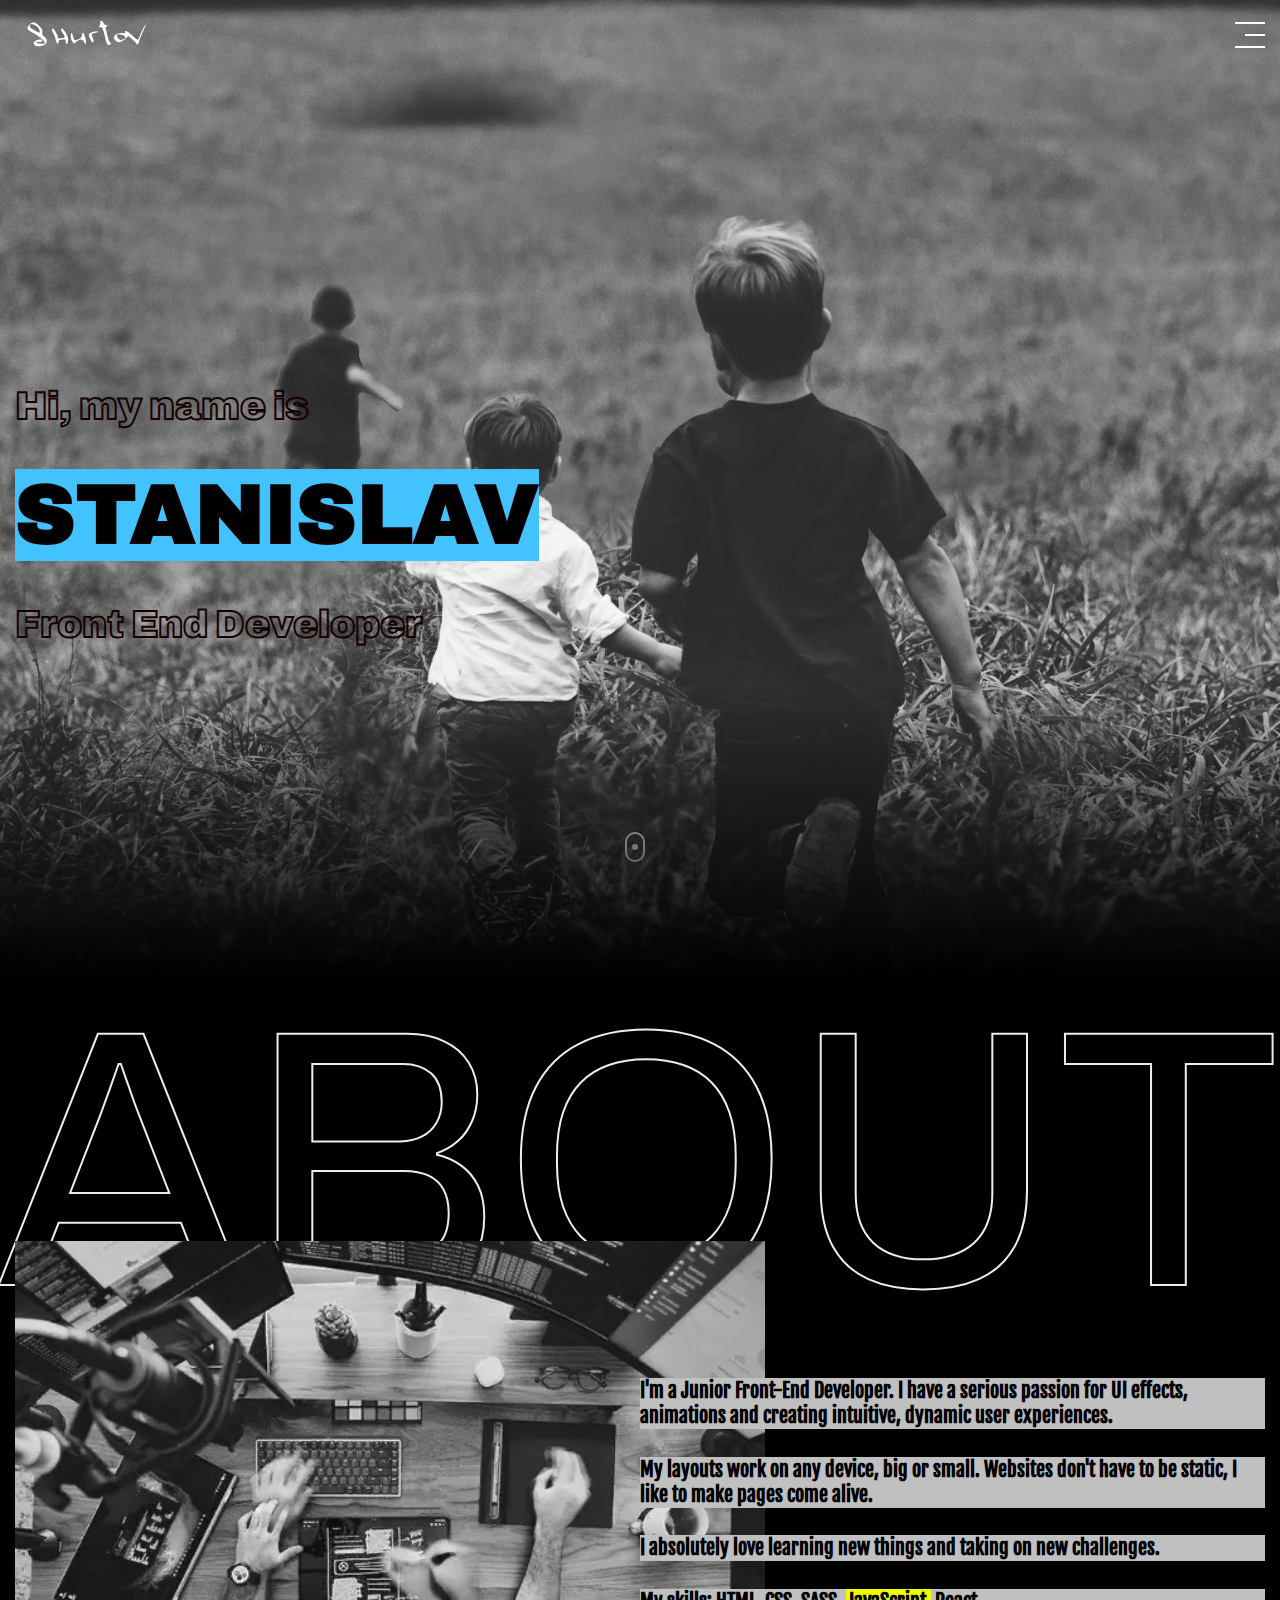
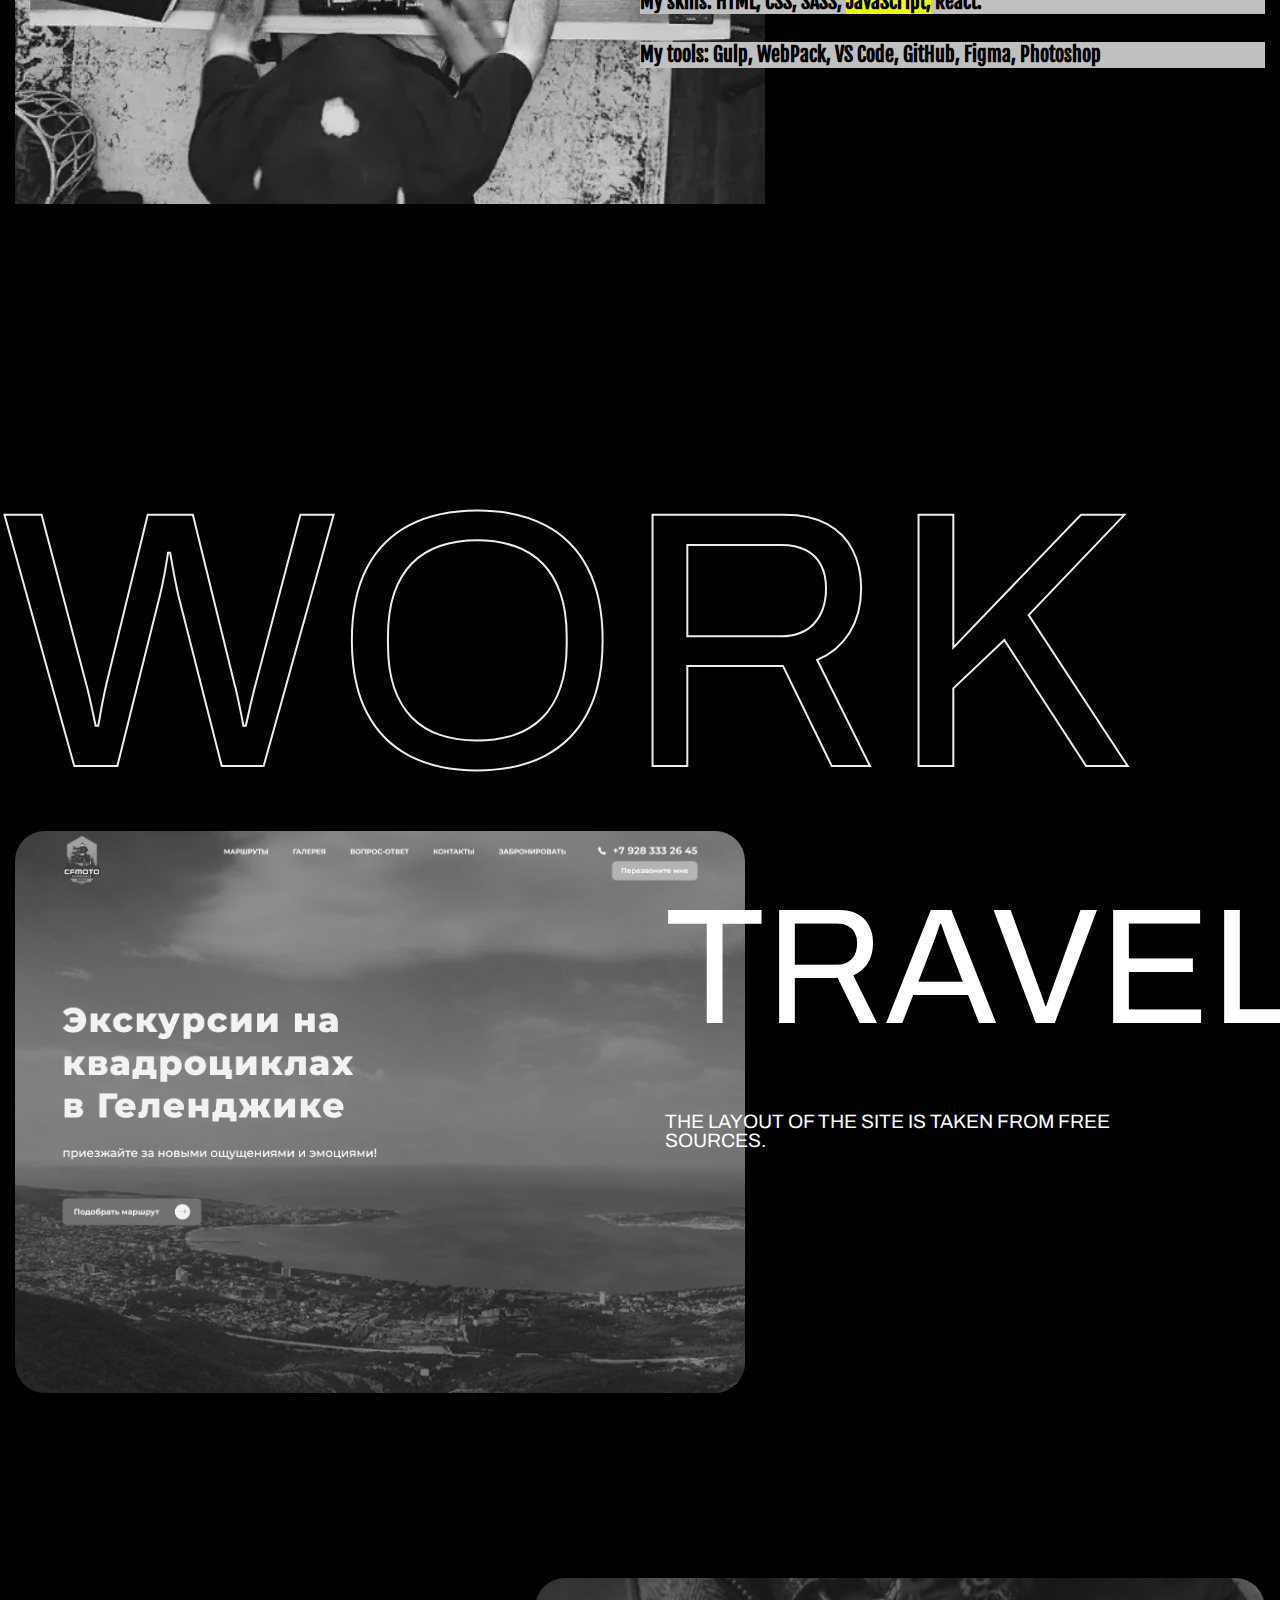
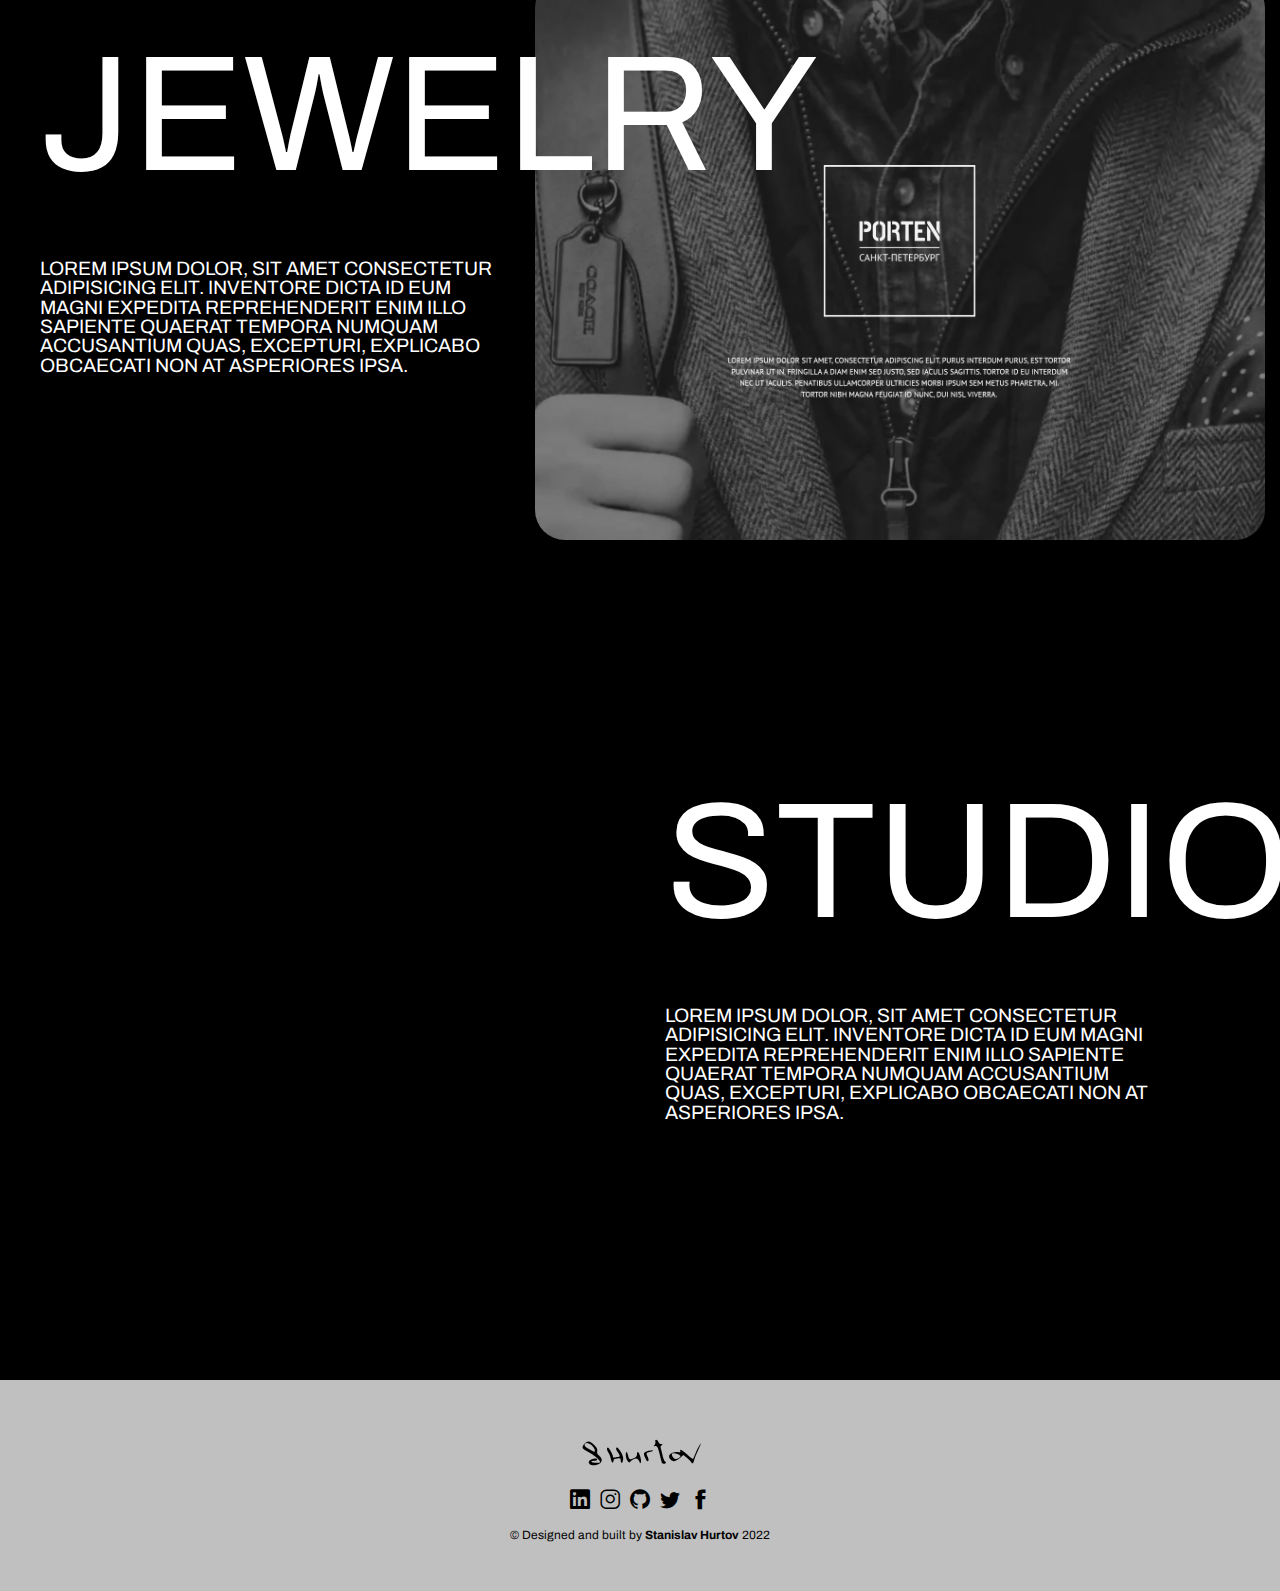
==== commit 9465a6de: "upload" ====
--- a/index.html
+++ b/index.html
@@ -6,7 +6,7 @@
 	<meta charset="UTF-8">
 	<meta name="format-detection" content="telephone=no">
 	<!-- <style>body{opacity: 0;}</style> -->
-	<link rel="stylesheet" href="css/style.min.css?_v=20220716173524">
+	<link rel="stylesheet" href="css/style.min.css?_v=20220717143229">
 	<link rel="shortcut icon" href="favicon.ico">
 	<!-- <meta name="robots" content="noindex, nofollow"> -->
 	<meta name="viewport" content="width=device-width, initial-scale=1.0">
@@ -141,7 +141,7 @@
 </div>
  -->
 
-	<script src="js/app.min.js?_v=20220716173524"></script>
+	<script src="js/app.min.js?_v=20220717143229"></script>
 </body>
 
 </html>--- a/css/style.min.css
+++ b/css/style.min.css
@@ -1 +1 @@
-@charset "UTF-8";@import url(https://fonts.googleapis.com/css?family=Archivo:100,200,300,regular,500,600,700,800,900&display=swap);@import url(https://fonts.googleapis.com/css?family=Ubuntu:300,300italic,regular,italic,500,500italic,700,700italic&display=swap);@import url(https://fonts.googleapis.com/css?family=Fjalla+One:regular&display=swap);@font-face{font-family:icons;font-display:swap;src:url(../fonts/icons.woff2) format("woff2"),url(../fonts/icons.woff) format("woff");font-weight:400;font-style:normal}[class*=_icon-]:before{font-family:icons;font-style:normal;font-weight:400;font-variant:normal;text-transform:none;line-height:1;-webkit-font-smoothing:antialiased;-moz-osx-font-smoothing:grayscale}[class*=_icon-]:before{display:block}._icon-arrows:before{content:"\e901"}._icon-arrows1:before{content:"\e902"}._icon-arrows2:before{content:"\e903"}._icon-arrows3:before{content:"\e904"}._icon-facebook:before{content:"\e905"}._icon-github:before{content:"\e906"}._icon-instagram:before{content:"\e907"}._icon-linkedin:before{content:"\e908"}._icon-logo1:before{content:"\e909"}._icon-phone:before{content:"\e90a";color:#969696}._icon-twitter:before{content:"\e90b"}._icon-logo:before{content:"\e900"}*{padding:0;margin:0;border:0}*,:after,:before{-webkit-box-sizing:border-box;box-sizing:border-box}body,html{height:100%;min-width:320px}body{color:#000;line-height:1;font-family:Archivo;font-size:1rem;-ms-text-size-adjust:100%;-moz-text-size-adjust:100%;-webkit-text-size-adjust:100%;-webkit-font-smoothing:antialiased;-moz-osx-font-smoothing:grayscale}button,input,textarea{font-family:Archivo;font-size:inherit}button{cursor:pointer;color:inherit;background-color:inherit}a{color:inherit}a:link,a:visited{text-decoration:none}a:hover{text-decoration:none}ul li{list-style:none}img{vertical-align:top}h1,h2,h3,h4,h5,h6{font-weight:inherit;font-size:inherit}body{background-color:#000}.lock body{overflow:hidden;-ms-touch-action:none;touch-action:none}.wrapper{min-height:100%;display:-webkit-box;display:-ms-flexbox;display:flex;-webkit-box-orient:vertical;-webkit-box-direction:normal;-ms-flex-direction:column;flex-direction:column;overflow:hidden}.wrapper>main{-webkit-box-flex:1;-ms-flex:1 1 auto;flex:1 1 auto}.wrapper>*{min-width:0}[class*=__container]{max-width:85rem;-webkit-box-sizing:content-box;box-sizing:content-box;margin:0 auto;padding:0 .9375rem}[class*=__container_wide]{max-width:105rem}[data-fullscreen]{min-height:100vh}.touch [data-fullscreen]{min-height:calc(var(--vh,1vh) * 100)}[class*=-ibg]{position:relative}[class*=-ibg] img{position:absolute;width:100%;height:100%;top:0;left:0;-o-object-fit:cover;object-fit:cover}[class*=-ibg_contain] img{-o-object-fit:contain;object-fit:contain}.mainpage{-webkit-overflow-scrolling:touch}.home__btn{position:absolute;bottom:12%;left:50%;width:20px;height:30px;margin-left:-15px;border:2px solid #fff;border-radius:50px;-webkit-box-sizing:border-box;box-sizing:border-box}.home__btn::before{position:absolute;top:10px;left:50%;content:"";width:6px;height:6px;margin-left:-3px;background-color:#fff;border-radius:100%;-webkit-animation:sdb10 5s infinite;animation:sdb10 3s infinite;-webkit-box-sizing:border-box;box-sizing:border-box}@-webkit-keyframes sdb10{0%{-webkit-transform:translate(0,-5px);transform:translate(0,-5px);opacity:0}40%{opacity:1}80%{-webkit-transform:translate(0,8px);transform:translate(0,8px);opacity:0}100%{opacity:0}}@keyframes sdb10{0%{-webkit-transform:translate(0,-5px);transform:translate(0,-5px);opacity:0}40%{opacity:1}80%{-webkit-transform:translate(0,8px);transform:translate(0,8px);opacity:0}100%{opacity:0}}.noselect{display:none;position:fixed;right:5%;bottom:5%;z-index:3;cursor:pointer;-webkit-box-shadow:0 1px 5px rgba(0,0,0,.6);box-shadow:0 1px 5px rgba(0,0,0,.6);background-color:transparent;border:none;border-radius:8px;-webkit-transition:.2s;-o-transition:.2s;transition:.2s;border:1px solid #312d2d}@supports (width:clamp(1.875rem ,1.6880841121rem + 0.9345794393vw ,2.5rem)){.noselect{width:clamp(1.875rem ,1.6880841121rem + .9345794393vw ,2.5rem)}}@supports not (width:clamp(1.875rem ,1.6880841121rem + 0.9345794393vw ,2.5rem)){.noselect{width:calc(1.875rem + .625 * (100vw - 20rem)/ 66.875)}}@supports (height:clamp(1.875rem ,1.6880841121rem + 0.9345794393vw ,2.5rem)){.noselect{height:clamp(1.875rem ,1.6880841121rem + .9345794393vw ,2.5rem)}}@supports not (height:clamp(1.875rem ,1.6880841121rem + 0.9345794393vw ,2.5rem)){.noselect{height:calc(1.875rem + .625 * (100vw - 20rem)/ 66.875)}}.noselect svg{position:absolute;top:50%;left:50%;fill:#42c2ff;position:absolute;-webkit-transform:translateX(-50%) translateY(-50%);-ms-transform:translateX(-50%) translateY(-50%);transform:translateX(-50%) translateY(-50%);-webkit-animation:bounce 2s infinite linear;animation:bounce 2s infinite linear}@supports (width:clamp(0.625rem ,0.5315420561rem + 0.4672897196vw ,0.9375rem)){.noselect svg{width:clamp(.625rem ,.5315420561rem + .4672897196vw ,.9375rem)}}@supports not (width:clamp(0.625rem ,0.5315420561rem + 0.4672897196vw ,0.9375rem)){.noselect svg{width:calc(.625rem + .3125 * (100vw - 20rem)/ 66.875)}}@supports (height:clamp(0.625rem ,0.5315420561rem + 0.4672897196vw ,0.9375rem)){.noselect svg{height:clamp(.625rem ,.5315420561rem + .4672897196vw ,.9375rem)}}@supports not (height:clamp(0.625rem ,0.5315420561rem + 0.4672897196vw ,0.9375rem)){.noselect svg{height:calc(.625rem + .3125 * (100vw - 20rem)/ 66.875)}}.noselect:hover{-webkit-box-shadow:0 1px 5px rgba(0,0,0,.2);box-shadow:0 1px 5px rgba(0,0,0,.2);background-color:#312d2d;opacity:.7}.noselect:hover svg{-webkit-animation:bounce 2s infinite linear;animation:bounce 2s infinite linear}@-webkit-keyframes bounce{0%{-webkit-transform:translateX(-50%) translateY(-50%);transform:translateX(-50%) translateY(-50%)}25%{-webkit-transform:translateX(-50%) translateY(-75%);transform:translateX(-50%) translateY(-75%)}50%{-webkit-transform:translateX(-50%) translateY(-50%);transform:translateX(-50%) translateY(-50%)}75%{-webkit-transform:translateX(-50%) translateY(-25%);transform:translateX(-50%) translateY(-25%)}100%{-webkit-transform:translateX(-50%) translateY(-50%);transform:translateX(-50%) translateY(-50%)}}@keyframes bounce{0%{-webkit-transform:translateX(-50%) translateY(-50%);transform:translateX(-50%) translateY(-50%)}25%{-webkit-transform:translateX(-50%) translateY(-75%);transform:translateX(-50%) translateY(-75%)}50%{-webkit-transform:translateX(-50%) translateY(-50%);transform:translateX(-50%) translateY(-50%)}75%{-webkit-transform:translateX(-50%) translateY(-25%);transform:translateX(-50%) translateY(-25%)}100%{-webkit-transform:translateX(-50%) translateY(-50%);transform:translateX(-50%) translateY(-50%)}}.noselect:focus{outline:0}.mainpage__home .noselect{opacity:0;visibility:hidden;display:none}.noselect-show{display:block}.title{font-weight:700;color:#fff;text-transform:capitalize;display:-webkit-box;display:-ms-flexbox;display:flex;-webkit-box-orient:vertical;-webkit-box-direction:normal;-ms-flex-direction:column;flex-direction:column;-webkit-box-align:center;-ms-flex-align:center;align-items:center}@supports (font-size:clamp(1.875rem ,1.3142523364rem + 2.8037383178vw ,3.75rem)){.title{font-size:clamp(1.875rem ,1.3142523364rem + 2.8037383178vw ,3.75rem)}}@supports not (font-size:clamp(1.875rem ,1.3142523364rem + 2.8037383178vw ,3.75rem)){.title{font-size:calc(1.875rem + 1.875 * (100vw - 20rem)/ 66.875)}}.title::after{content:"";display:block;background-color:#6f6868;width:40px;max-width:100%;height:3px;-ms-flex-item-align:center;-ms-grid-row-align:center;align-self:center;margin-top:1.25rem}@-webkit-keyframes bounceY{0%{-webkit-transform:translateY(0) translateX(0);transform:translateY(0) translateX(0)}25%{-webkit-transform:translateY(0) translateX(-50%);transform:translateY(0) translateX(-50%)}50%{-webkit-transform:translateY(0) translateX(0);transform:translateY(0) translateX(0)}75%{-webkit-transform:translateY(0) translateX(-50%);transform:translateY(0) translateX(-50%)}100%{-webkit-transform:translateY(0) translateY(0);transform:translateY(0) translateY(0)}}@keyframes bounceY{0%{-webkit-transform:translateY(0) translateX(0);transform:translateY(0) translateX(0)}25%{-webkit-transform:translateY(0) translateX(-50%);transform:translateY(0) translateX(-50%)}50%{-webkit-transform:translateY(0) translateX(0);transform:translateY(0) translateX(0)}75%{-webkit-transform:translateY(0) translateX(-50%);transform:translateY(0) translateX(-50%)}100%{-webkit-transform:translateY(0) translateY(0);transform:translateY(0) translateY(0)}}@-webkit-keyframes bounceYright{0%{-webkit-transform:translateY(0) translateX(0);transform:translateY(0) translateX(0)}25%{-webkit-transform:translateY(0) translateX(50%);transform:translateY(0) translateX(50%)}50%{-webkit-transform:translateY(0) translateX(0);transform:translateY(0) translateX(0)}75%{-webkit-transform:translateY(0) translateX(50%);transform:translateY(0) translateX(50%)}100%{-webkit-transform:translateY(0) translateY(0);transform:translateY(0) translateY(0)}}@keyframes bounceYright{0%{-webkit-transform:translateY(0) translateX(0);transform:translateY(0) translateX(0)}25%{-webkit-transform:translateY(0) translateX(50%);transform:translateY(0) translateX(50%)}50%{-webkit-transform:translateY(0) translateX(0);transform:translateY(0) translateX(0)}75%{-webkit-transform:translateY(0) translateX(50%);transform:translateY(0) translateX(50%)}100%{-webkit-transform:translateY(0) translateY(0);transform:translateY(0) translateY(0)}}@-webkit-keyframes bo{0%{-webkit-transform:perspective(800px) rotateY(25deg) scale(.7) rotateX(10deg);transform:perspective(800px) rotateY(25deg) scale(.7) rotateX(10deg)}25%{-webkit-transform:perspective(800px) rotateY(-15deg) translateY(-50px) rotateX(10deg) scale(.8);transform:perspective(800px) rotateY(-15deg) translateY(-50px) rotateX(10deg) scale(.8)}50%{-webkit-transform:perspective(800px) rotateY(25deg) scale(.7) rotateX(10deg);transform:perspective(800px) rotateY(25deg) scale(.7) rotateX(10deg)}75%{-webkit-transform:perspective(800px) rotateY(-15deg) translateY(-50px) rotateX(10deg) scale(.8);transform:perspective(800px) rotateY(-15deg) translateY(-50px) rotateX(10deg) scale(.8)}100%{-webkit-transform:perspective(800px) rotateY(25deg) scale(.7) rotateX(10deg);transform:perspective(800px) rotateY(25deg) scale(.7) rotateX(10deg)}}@keyframes bo{0%{-webkit-transform:perspective(800px) rotateY(25deg) scale(.7) rotateX(10deg);transform:perspective(800px) rotateY(25deg) scale(.7) rotateX(10deg)}25%{-webkit-transform:perspective(800px) rotateY(-15deg) translateY(-50px) rotateX(10deg) scale(.8);transform:perspective(800px) rotateY(-15deg) translateY(-50px) rotateX(10deg) scale(.8)}50%{-webkit-transform:perspective(800px) rotateY(25deg) scale(.7) rotateX(10deg);transform:perspective(800px) rotateY(25deg) scale(.7) rotateX(10deg)}75%{-webkit-transform:perspective(800px) rotateY(-15deg) translateY(-50px) rotateX(10deg) scale(.8);transform:perspective(800px) rotateY(-15deg) translateY(-50px) rotateX(10deg) scale(.8)}100%{-webkit-transform:perspective(800px) rotateY(25deg) scale(.7) rotateX(10deg);transform:perspective(800px) rotateY(25deg) scale(.7) rotateX(10deg)}}.header{padding:.3125rem 0;position:absolute;width:100%;top:0;left:0;z-index:100}.header._header-scroll{position:fixed;top:-200%;background-color:rgba(66,68,70,.1)}.header._header-show{-webkit-transition:top .3s ease 0s;-o-transition:top .3s ease 0s;transition:top .3s ease 0s;top:0}.header__container{display:-webkit-box;display:-ms-flexbox;display:flex;-webkit-box-align:center;-ms-flex-align:center;align-items:center;min-height:3.75rem;position:relative}.header__logo{color:#fff;-webkit-box-flex:1;-ms-flex:1 1 auto;flex:1 1 auto;z-index:5}@supports (font-size:clamp(2.5rem ,2.3130841121rem + 0.9345794393vw ,3.125rem)){.header__logo::before{font-size:clamp(2.5rem ,2.3130841121rem + .9345794393vw ,3.125rem)}}@supports not (font-size:clamp(2.5rem ,2.3130841121rem + 0.9345794393vw ,3.125rem)){.header__logo::before{font-size:calc(2.5rem + .625 * (100vw - 20rem)/ 66.875)}}.menu{z-index:3}.menu__body{position:fixed;overflow:auto;width:100%;height:100%;top:0;left:-100%;-webkit-transition:left .5s ease 0s;-o-transition:left .5s ease 0s;transition:left .5s ease 0s;background-color:#000;padding:10rem 1.25rem 1.875rem 1.25rem}.menu__body::before{content:"";position:fixed;width:100%;top:-100%;left:0;-webkit-transition:left .3s ease 0s;-o-transition:left .3s ease 0s;transition:left .3s ease 0s;background:-webkit-gradient(linear,left top,left bottom,color-stop(80%,#000),to(rgba(0,0,0,0)));background:-o-linear-gradient(top,#000 80%,rgba(0,0,0,0) 100%);background:linear-gradient(to bottom,#000 80%,rgba(0,0,0,0) 100%);height:3.75rem}.menu-open .menu__body{left:0}.menu-open .menu__body::before{top:0}.menu__list{display:-webkit-box;display:-ms-flexbox;display:flex;-ms-flex-wrap:wrap;flex-wrap:wrap;-webkit-box-orient:vertical;-webkit-box-direction:normal;-ms-flex-direction:column;flex-direction:column;-webkit-box-align:center;-ms-flex-align:center;align-items:center;row-gap:2.5rem}.menu__item{color:#969696;-webkit-transition:all .3s ease 0s;-o-transition:all .3s ease 0s;transition:all .3s ease 0s}.menu__link{font-weight:500;line-height:1.2857142857;text-transform:uppercase;padding:.9375rem 0}@supports (font-size:clamp(2.5rem ,2.1261682243rem + 1.8691588785vw ,3.75rem)){.menu__link{font-size:clamp(2.5rem ,2.1261682243rem + 1.8691588785vw ,3.75rem)}}@supports not (font-size:clamp(2.5rem ,2.1261682243rem + 1.8691588785vw ,3.75rem)){.menu__link{font-size:calc(2.5rem + 1.25 * (100vw - 20rem)/ 66.875)}}.social-menu{display:-webkit-box;display:-ms-flexbox;display:flex;-webkit-box-align:center;-ms-flex-align:center;align-items:center;-webkit-box-pack:center;-ms-flex-pack:center;justify-content:center;margin-top:3.75rem;gap:1.25rem}.social-menu__item a{color:#969696;-webkit-transition:color .7s ease 0s;-o-transition:color .7s ease 0s;transition:color .7s ease 0s}@supports (font-size:clamp(1.875rem ,1.6880841121rem + 0.9345794393vw ,2.5rem)){.social-menu__link::before{font-size:clamp(1.875rem ,1.6880841121rem + .9345794393vw ,2.5rem)}}@supports not (font-size:clamp(1.875rem ,1.6880841121rem + 0.9345794393vw ,2.5rem)){.social-menu__link::before{font-size:calc(1.875rem + .625 * (100vw - 20rem)/ 66.875)}}.icon-menu{display:block;position:relative;-webkit-box-flex:0;-ms-flex:0 0 1.875rem;flex:0 0 1.875rem;height:1.625rem;cursor:pointer;z-index:5}.icon-menu span,.icon-menu::after,.icon-menu::before{content:"";-webkit-transition:all .3s ease 0s;-o-transition:all .3s ease 0s;transition:all .3s ease 0s;right:0;position:absolute;width:100%;height:.125rem;background-color:#fff}.icon-menu::before{top:0}.icon-menu::after{bottom:0}.icon-menu span{top:calc(50% - .0625rem);width:1.25rem}.menu-open .icon-menu{-webkit-transition:all .3s ease 0s;-o-transition:all .3s ease 0s;transition:all .3s ease 0s}.menu-open .icon-menu span{width:0}.menu-open .icon-menu::before{top:calc(50% - .0625rem);-webkit-transform:rotate(-45deg);-ms-transform:rotate(-45deg);transform:rotate(-45deg)}.menu-open .icon-menu::after{bottom:calc(50% - .0625rem);-webkit-transform:rotate(45deg);-ms-transform:rotate(45deg);transform:rotate(45deg)}.footer{background-color:silver;padding-top:3.125rem;padding-bottom:3.125rem}.footer__container{display:-webkit-box;display:-ms-flexbox;display:flex;-webkit-box-orient:vertical;-webkit-box-direction:normal;-ms-flex-direction:column;flex-direction:column;-webkit-box-align:center;-ms-flex-align:center;align-items:center;gap:1.25rem}.footer__body{display:-webkit-box;display:-ms-flexbox;display:flex;-webkit-box-orient:vertical;-webkit-box-direction:normal;-ms-flex-direction:column;flex-direction:column;-webkit-box-align:center;-ms-flex-align:center;align-items:center;-webkit-box-pack:center;-ms-flex-pack:center;justify-content:center;gap:.625rem}@supports ((-moz-column-gap:clamp(0.625rem ,0.4380841121rem + 0.9345794393vw ,1.25rem)) or (column-gap:clamp(0.625rem ,0.4380841121rem + 0.9345794393vw ,1.25rem))){.footer__body{-webkit-column-gap:clamp(.625rem ,.4380841121rem + .9345794393vw ,1.25rem);-moz-column-gap:clamp(.625rem ,.4380841121rem + .9345794393vw ,1.25rem);column-gap:clamp(.625rem ,.4380841121rem + .9345794393vw ,1.25rem)}}@supports not ((-moz-column-gap:clamp(0.625rem ,0.4380841121rem + 0.9345794393vw ,1.25rem)) or (column-gap:clamp(0.625rem ,0.4380841121rem + 0.9345794393vw ,1.25rem))){.footer__body{-webkit-column-gap:calc(.625rem + .625 * (100vw - 20rem)/ 66.875);-moz-column-gap:calc(.625rem + .625 * (100vw - 20rem)/ 66.875);column-gap:calc(.625rem + .625 * (100vw - 20rem)/ 66.875)}}.footer__logo{color:#000}@supports (font-size:clamp(1.25rem ,0.8761682243rem + 1.8691588785vw ,2.5rem)){.footer__logo{font-size:clamp(1.25rem ,.8761682243rem + 1.8691588785vw ,2.5rem)}}@supports not (font-size:clamp(1.25rem ,0.8761682243rem + 1.8691588785vw ,2.5rem)){.footer__logo{font-size:calc(1.25rem + 1.25 * (100vw - 20rem)/ 66.875)}}.footer__phone{-webkit-transition:all .3s ease 0s;-o-transition:all .3s ease 0s;transition:all .3s ease 0s;display:-webkit-box;display:-ms-flexbox;display:flex;-webkit-box-align:center;-ms-flex-align:center;align-items:center}@supports (font-size:clamp(0.75rem ,0.6752336449rem + 0.3738317757vw ,1rem)){.footer__phone{font-size:clamp(.75rem ,.6752336449rem + .3738317757vw ,1rem)}}@supports not (font-size:clamp(0.75rem ,0.6752336449rem + 0.3738317757vw ,1rem)){.footer__phone{font-size:calc(.75rem + .25 * (100vw - 20rem)/ 66.875)}}.footer__phone::before{font-size:1rem;color:#000;margin-right:.3125rem}.footer__list{display:-webkit-box;display:-ms-flexbox;display:flex;-webkit-column-gap:.625rem;-moz-column-gap:.625rem;column-gap:.625rem;font-size:1.125rem}.footer__item{font-size:1.25rem}.footer__text{font-size:.75rem}.footer__text span{font-weight:700}.home__container{padding-top:5rem;position:relative;z-index:2;display:-webkit-box;display:-ms-flexbox;display:flex;-webkit-box-orient:vertical;-webkit-box-direction:normal;-ms-flex-direction:column;flex-direction:column;gap:1.875rem;-webkit-box-pack:center;-ms-flex-pack:center;justify-content:center;height:100vh}.home__body{display:-webkit-box;display:-ms-flexbox;display:flex;-webkit-box-orient:vertical;-webkit-box-direction:normal;-ms-flex-direction:column;flex-direction:column;-webkit-column-gap:1.875rem;-moz-column-gap:1.875rem;column-gap:1.875rem;-webkit-transform:translateY(35%);-ms-transform:translateY(35%);transform:translateY(35%)}.home__text{line-height:130%;font-weight:900;color:#fff;text-transform:uppercase}@supports (font-size:clamp(1.875rem ,0.7535046729rem + 5.6074766355vw ,5.625rem)){.home__text{font-size:clamp(1.875rem ,.7535046729rem + 5.6074766355vw ,5.625rem)}}@supports not (font-size:clamp(1.875rem ,0.7535046729rem + 5.6074766355vw ,5.625rem)){.home__text{font-size:calc(1.875rem + 3.75 * (100vw - 20rem)/ 66.875)}}.home__text_fonts-size{text-transform:none}@supports (font-size:clamp(1.875rem ,1.6880841121rem + 0.9345794393vw ,2.5rem)){.home__text_fonts-size{font-size:clamp(1.875rem ,1.6880841121rem + .9345794393vw ,2.5rem)}}@supports not (font-size:clamp(1.875rem ,1.6880841121rem + 0.9345794393vw ,2.5rem)){.home__text_fonts-size{font-size:calc(1.875rem + .625 * (100vw - 20rem)/ 66.875)}}.home__text_nowrap{white-space:nowrap;text-transform:capitalize}@supports (font-size:clamp(1.25rem ,0.8761682243rem + 1.8691588785vw ,2.5rem)){.home__text_nowrap{font-size:clamp(1.25rem ,.8761682243rem + 1.8691588785vw ,2.5rem)}}@supports not (font-size:clamp(1.25rem ,0.8761682243rem + 1.8691588785vw ,2.5rem)){.home__text_nowrap{font-size:calc(1.25rem + 1.25 * (100vw - 20rem)/ 66.875)}}.home__text_origin span{color:#000;background-color:#42c2ff}.home__images{position:absolute;width:120%;height:120%;top:-10%;left:-20%;z-index:1;overflow:hidden}.images-parallax__item{position:absolute;width:100%;height:100%;top:0;left:10%}.no-webp .images-parallax__clouds{background:url(../img/Home/clouds.jpg) top/cover no-repeat}.images-parallax__clouds{top:0}.no-webp .images-parallax__mountains{background:url(../img/Home/mountains.png) top/cover no-repeat}.images-parallax__mountains{top:0;z-index:2}.no-webp .images-parallax__human{background:url(../img/Home/human.png) top/cover no-repeat}.images-parallax__human{top:15%;z-index:3}.images-parallax__clouds,.images-parallax__human,.images-parallax__mountains{position:absolute;width:100%;height:100%;left:0}.about{position:relative;background-color:#000;z-index:2}@supports (padding-top:clamp(6.25rem ,2.8855140187rem + 16.8224299065vw ,17.5rem)){.about{padding-top:clamp(6.25rem ,2.8855140187rem + 16.8224299065vw ,17.5rem)}}@supports not (padding-top:clamp(6.25rem ,2.8855140187rem + 16.8224299065vw ,17.5rem)){.about{padding-top:calc(6.25rem + 11.25 * (100vw - 20rem)/ 66.875)}}@supports (padding-bottom:clamp(3.75rem ,-0.3621495327rem + 20.5607476636vw ,17.5rem)){.about{padding-bottom:clamp(3.75rem ,-.3621495327rem + 20.5607476636vw ,17.5rem)}}@supports not (padding-bottom:clamp(3.75rem ,-0.3621495327rem + 20.5607476636vw ,17.5rem)){.about{padding-bottom:calc(3.75rem + 13.75 * (100vw - 20rem)/ 66.875)}}.about::before{pointer-events:none;content:"";position:absolute;top:0;left:0;width:100%;height:300px;-webkit-transform:translate(0,-100%);-ms-transform:translate(0,-100%);transform:translate(0,-100%);background:-webkit-gradient(linear,left top,left bottom,color-stop(5%,rgba(11,29,38,0)),to(#000));background:-o-linear-gradient(top,rgba(11,29,38,0) 5%,#000 100%);background:linear-gradient(180deg,rgba(11,29,38,0) 5%,#000 100%)}.about__title{position:absolute;top:0;right:0;color:#fff;text-transform:uppercase;-webkit-text-stroke:2px #f3ebeb;color:transparent}@supports (font-size:clamp(4.375rem ,-1.7932242991rem + 30.8411214953vw ,25rem)){.about__title{font-size:clamp(4.375rem ,-1.7932242991rem + 30.8411214953vw ,25rem)}}@supports not (font-size:clamp(4.375rem ,-1.7932242991rem + 30.8411214953vw ,25rem)){.about__title{font-size:calc(4.375rem + 20.625 * (100vw - 20rem)/ 66.875)}}.about__content{display:-webkit-box;display:-ms-flexbox;display:flex;-webkit-box-align:center;-ms-flex-align:center;align-items:center;gap:2.5rem;-ms-flex-wrap:nowrap;flex-wrap:nowrap;text-align:left;position:relative}.about__image-ibg{-webkit-box-flex:0;-ms-flex:0 1 60%;flex:0 1 60%;padding-bottom:45%;overflow:hidden}.about__image-ibg img{-webkit-transition:all 3s ease 0s;-o-transition:all 3s ease 0s;transition:all 3s ease 0s}.about__body{font-family:"Fjalla One";font-weight:400;-webkit-box-flex:0;-ms-flex:0 1 50%;flex:0 1 50%;color:#000;display:-webkit-box;display:-ms-flexbox;display:flex;-webkit-box-orient:vertical;-webkit-box-direction:normal;-ms-flex-direction:column;flex-direction:column;position:absolute;top:50%;left:50%;-webkit-transform:translateY(-50%);-ms-transform:translateY(-50%);transform:translateY(-50%)}@supports (row-gap:clamp(0.625rem ,0.2511682243rem + 1.8691588785vw ,1.875rem)){.about__body{row-gap:clamp(.625rem ,.2511682243rem + 1.8691588785vw ,1.875rem)}}@supports not (row-gap:clamp(0.625rem ,0.2511682243rem + 1.8691588785vw ,1.875rem)){.about__body{row-gap:calc(.625rem + 1.25 * (100vw - 20rem)/ 66.875)}}.about__body span{background-color:#edfe02}.about__body p{line-height:1.3;z-index:3;background-color:silver}@supports (font-size:clamp(0.875rem ,-0.375rem + 2vw ,1.25rem)){.about__body p{font-size:clamp(.875rem ,-.375rem + 2vw ,1.25rem)}}@supports not (font-size:clamp(0.875rem ,-0.375rem + 2vw ,1.25rem)){.about__body p{font-size:calc(.875rem + .375 * (100vw - 62.5rem)/ 18.75)}}.no-webp .case{background:url(../img/Case/img1.jpg) 50vw 100%/cover no-repeat fixed,#000}.case{position:relative}@supports (padding-top:clamp(6.25rem ,0.6425233645rem + 28.0373831776vw ,25rem)){.case{padding-top:clamp(6.25rem ,.6425233645rem + 28.0373831776vw ,25rem)}}@supports not (padding-top:clamp(6.25rem ,0.6425233645rem + 28.0373831776vw ,25rem)){.case{padding-top:calc(6.25rem + 18.75 * (100vw - 20rem)/ 66.875)}}@supports (padding-bottom:clamp(1.875rem ,0.566588785rem + 6.5420560748vw ,6.25rem)){.case{padding-bottom:clamp(1.875rem ,.566588785rem + 6.5420560748vw ,6.25rem)}}@supports not (padding-bottom:clamp(1.875rem ,0.566588785rem + 6.5420560748vw ,6.25rem)){.case{padding-bottom:calc(1.875rem + 4.375 * (100vw - 20rem)/ 66.875)}}.case__title{position:absolute;top:0;left:0;color:#fff;text-transform:uppercase;-webkit-text-stroke:2px #f3ebeb;color:transparent}@supports (font-size:clamp(4.375rem ,-1.7932242991rem + 30.8411214953vw ,25rem)){.case__title{font-size:clamp(4.375rem ,-1.7932242991rem + 30.8411214953vw ,25rem)}}@supports not (font-size:clamp(4.375rem ,-1.7932242991rem + 30.8411214953vw ,25rem)){.case__title{font-size:calc(4.375rem + 20.625 * (100vw - 20rem)/ 66.875)}}.case__container{display:-webkit-box;display:-ms-flexbox;display:flex;-webkit-box-orient:vertical;-webkit-box-direction:normal;-ms-flex-direction:column;flex-direction:column}@supports (gap:clamp(3.125rem ,0.3212616822rem + 14.0186915888vw ,12.5rem)){.case__container{gap:clamp(3.125rem ,.3212616822rem + 14.0186915888vw ,12.5rem)}}@supports not (gap:clamp(3.125rem ,0.3212616822rem + 14.0186915888vw ,12.5rem)){.case__container{gap:calc(3.125rem + 9.375 * (100vw - 20rem)/ 66.875)}}.content-case{display:-webkit-box;display:-ms-flexbox;display:flex;gap:1.25rem;min-height:18.75rem}.content-case__picture{-webkit-box-flex:0;-ms-flex:0 1 60%;flex:0 1 60%;padding-bottom:45%;position:relative}.content-case__image-ibg{position:absolute;top:0;left:0;width:100%;height:100%;overflow:hidden;-webkit-transition:all .8s ease 0s;-o-transition:all .8s ease 0s;transition:all .8s ease 0s}.content-case__image-ibg img{border-radius:10px}.content-case__body{-webkit-box-flex:1;-ms-flex:1 0 40%;flex:1 0 40%;display:-webkit-box;display:-ms-flexbox;display:flex;-webkit-box-orient:vertical;-webkit-box-direction:normal;-ms-flex-direction:column;flex-direction:column;row-gap:1.875rem;position:relative}.content-case__title{color:#fff;text-transform:uppercase;z-index:3}@supports (font-size:clamp(1.875rem ,-0.9287383178rem + 14.0186915888vw ,11.25rem)){.content-case__title{font-size:clamp(1.875rem ,-.9287383178rem + 14.0186915888vw ,11.25rem)}}@supports not (font-size:clamp(1.875rem ,-0.9287383178rem + 14.0186915888vw ,11.25rem)){.content-case__title{font-size:calc(1.875rem + 9.375 * (100vw - 20rem)/ 66.875)}}.content-case__sub-text{font-family:Archivo;color:#fff;text-transform:uppercase;z-index:3}@supports (font-size:clamp(0.875rem ,0.7628504673rem + 0.5607476636vw ,1.25rem)){.content-case__sub-text{font-size:clamp(.875rem ,.7628504673rem + .5607476636vw ,1.25rem)}}@supports not (font-size:clamp(0.875rem ,0.7628504673rem + 0.5607476636vw ,1.25rem)){.content-case__sub-text{font-size:calc(.875rem + .375 * (100vw - 20rem)/ 66.875)}}.contact{display:-webkit-box;display:-ms-flexbox;display:flex}.contact__back{position:absolute;top:5%;left:5%;-webkit-animation:bounceYright 10s infinite linear;animation:bounceYright 10s infinite linear;z-index:20;-webkit-transition:all .4s ease 0s;-o-transition:all .4s ease 0s;transition:all .4s ease 0s}.contact__back::before{color:#fff;-webkit-transform:rotate(-180deg);-ms-transform:rotate(-180deg);transform:rotate(-180deg)}@supports (font-size:clamp(1.875rem ,1.5011682243rem + 1.8691588785vw ,3.125rem)){.contact__back::before{font-size:clamp(1.875rem ,1.5011682243rem + 1.8691588785vw ,3.125rem)}}@supports not (font-size:clamp(1.875rem ,1.5011682243rem + 1.8691588785vw ,3.125rem)){.contact__back::before{font-size:calc(1.875rem + 1.25 * (100vw - 20rem)/ 66.875)}}.contact__content{-webkit-box-flex:1;-ms-flex:1 0 50%;flex:1 0 50%;display:-webkit-box;display:-ms-flexbox;display:flex;-webkit-box-orient:vertical;-webkit-box-direction:normal;-ms-flex-direction:column;flex-direction:column;gap:.625rem;-webkit-box-align:center;-ms-flex-align:center;align-items:center;-webkit-box-pack:center;-ms-flex-pack:center;justify-content:center;color:#fff;z-index:2;padding:9.375rem 0}.contact__title{position:absolute;top:10%;left:15%;color:#fff;text-transform:uppercase;-webkit-text-stroke:2px #f3ebeb;color:transparent;z-index:2}@supports (font-size:clamp(1.875rem ,-0.3679906542rem + 11.214953271vw ,9.375rem)){.contact__title{font-size:clamp(1.875rem ,-.3679906542rem + 11.214953271vw ,9.375rem)}}@supports not (font-size:clamp(1.875rem ,-0.3679906542rem + 11.214953271vw ,9.375rem)){.contact__title{font-size:calc(1.875rem + 7.5 * (100vw - 20rem)/ 66.875)}}.contact__link{color:#fff;text-transform:uppercase}@supports (font-size:clamp(0.875rem ,0.5759345794rem + 1.4953271028vw ,1.875rem)){.contact__link{font-size:clamp(.875rem ,.5759345794rem + 1.4953271028vw ,1.875rem)}}@supports not (font-size:clamp(0.875rem ,0.5759345794rem + 1.4953271028vw ,1.875rem)){.contact__link{font-size:calc(.875rem + 1 * (100vw - 20rem)/ 66.875)}}.contact__image-ibg{-webkit-box-flex:1;-ms-flex:1 0 50%;flex:1 0 50%;padding-bottom:50%;overflow:hidden}.contact__image-ibg img{-webkit-transition:all 3s ease 0s;-o-transition:all 3s ease 0s;transition:all 3s ease 0s}.form-contact{font-family:Ubuntu;display:-webkit-box;display:-ms-flexbox;display:flex;-webkit-box-orient:vertical;-webkit-box-direction:normal;-ms-flex-direction:column;flex-direction:column;-webkit-box-align:start;-ms-flex-align:start;align-items:flex-start;row-gap:1.875rem;z-index:3}.form-contact__item{display:-webkit-box;display:-ms-flexbox;display:flex;-webkit-box-orient:vertical;-webkit-box-direction:normal;-ms-flex-direction:column;flex-direction:column}@supports (width:clamp(18.125rem ,16.0689252336rem + 10.2803738318vw ,25rem)){.form-contact__item{width:clamp(18.125rem ,16.0689252336rem + 10.2803738318vw ,25rem)}}@supports not (width:clamp(18.125rem ,16.0689252336rem + 10.2803738318vw ,25rem)){.form-contact__item{width:calc(18.125rem + 6.875 * (100vw - 20rem)/ 66.875)}}.form-contact__label:not(:last-child){margin-bottom:.9375rem}.form-contact__input{font-size:1rem;line-height:1.25;letter-spacing:.125em;color:#fff;padding:.625rem .9375rem;background-color:transparent;border-left:1px solid silver;border-bottom:1px solid silver;max-width:25rem;max-height:3.75rem;overflow:hidden;-webkit-transition:all .5s ease 0s;-o-transition:all .5s ease 0s;transition:all .5s ease 0s}.form-contact__button{padding:.625rem 1.25rem;background-color:#000;outline:1px solid silver;color:silver;-webkit-transition:all .5s ease 0s;-o-transition:all .5s ease 0s;transition:all .5s ease 0s}.swiper{overflow:hidden}.swiper-wrapper{width:100%;height:100%;-webkit-box-sizing:content-box;box-sizing:content-box;display:-webkit-box;display:-ms-flexbox;display:flex;position:relative}.swiper-vertical .swiper-wrapper{-webkit-box-orient:vertical;-webkit-box-direction:normal;-ms-flex-direction:column;flex-direction:column}.swiper-autoheight .swiper-wrapper{-webkit-box-align:start;-ms-flex-align:start;align-items:flex-start}.swiper-initialized .swiper-slide{-ms-flex-negative:0;flex-shrink:0}.swiper-android .swiper-slide,.swiper-android .swiper-wrapper{-webkit-transform:translate3d(0,0,0);transform:translate3d(0,0,0)}.swiper-button-lock{display:none!important}@media (min-width:47.99875em) and (any-hover:hover){.menu__item:hover{background-color:#1f1f1f;color:#000}.content-case__image-ibg:hover{-webkit-transform:scale(1.3);-ms-transform:scale(1.3);transform:scale(1.3)}}@media (min-width:47.99875em){.home__text{-webkit-text-stroke:2px #160101;color:transparent}.about__image-ibg img{-webkit-filter:grayscale(100%) brightness(110%) contrast(.9);filter:grayscale(100%) brightness(110%) contrast(.9)}.about__body{font-weight:700}.no-webp .case{background:url(../img/Case/img11.jpg) 50vw 100%/cover no-repeat fixed,#000}.content-case__image-ibg{-webkit-filter:grayscale(100%) brightness(110%) contrast(.9);filter:grayscale(100%) brightness(110%) contrast(.9)}.content-case__image-ibg img{-webkit-animation:bo 20s infinite linear;animation:bo 20s infinite linear;border-radius:30px}.content-case__title{position:absolute;top:10%;left:-20%;font-family:Archivo}.content-case__title_right{left:5%}.content-case__sub-text{position:absolute;top:50%;left:-20%;max-width:31.25rem}.content-case__sub-text_right{left:5%}.contact__image-ibg img{-webkit-filter:grayscale(100%) brightness(110%) contrast(.9);filter:grayscale(100%) brightness(110%) contrast(.9)}}@media (max-width:47.99875em){.touch [data-fullscreen]{-webkit-transition:height .2s;-o-transition:height .2s;transition:height .2s}.about__content{-ms-flex-wrap:wrap;flex-wrap:wrap}.about__image-ibg{-webkit-box-flex:1;-ms-flex:1 1 100%;flex:1 1 100%;padding-bottom:55%}.about__body p{background-color:transparent}.about__body{-webkit-box-flex:1;-ms-flex:1 1 100%;flex:1 1 100%;position:relative;-webkit-transform:none;-ms-transform:none;transform:none;top:0;left:0;color:#fff}.case{background-position:center}.content-case__picture{-webkit-box-flex:1;-ms-flex:1 0 100%;flex:1 0 100%}.content-case__body{-webkit-box-flex:0;-ms-flex:0 0 100%;flex:0 0 100%}.content-case__body{overflow:hidden;padding:1.875rem;pointer-events:none}.content-case__sub-text{display:none}.contact__content{-webkit-box-flex:1;-ms-flex:1 1 100%;flex:1 1 100%}@supports (padding-top:clamp(5rem ,2.7570093458rem + 11.214953271vw ,12.5rem)){.contact__content{padding-top:clamp(5rem ,2.7570093458rem + 11.214953271vw ,12.5rem)}}@supports not (padding-top:clamp(5rem ,2.7570093458rem + 11.214953271vw ,12.5rem)){.contact__content{padding-top:calc(5rem + 7.5 * (100vw - 20rem)/ 66.875)}}.contact__title{position:relative;top:0;left:0}.contact__title:not(:last-child){margin-bottom:2.5rem}.contact__image-ibg{-webkit-box-flex:1;-ms-flex:1 1 100%;flex:1 1 100%}.form-contact__label{color:#fff}.form-contact__input{color:#000;border-left:2px solid #fff;border-bottom:2px solid #fff}}@media (any-hover:hover){.social-menu__item_twitter a:hover{color:#1d9bf0}.social-menu__item_facebook a:hover{color:#1778f2}.social-menu__item_github a:hover{color:#333}.social-menu__item_instagram a:hover{color:#d62976}.social-menu__item_linkedin a:hover{color:#0a66c2}.menu-open .icon-menu:hover{-webkit-transform:rotate(180deg);-ms-transform:rotate(180deg);transform:rotate(180deg)}.footer__phone span:hover{text-decoration:underline}.home__body p:hover{-webkit-transform:scale(1.1);-ms-transform:scale(1.1);transform:scale(1.1)}.about__image-ibg img:hover{-webkit-transform:scale(1.3);-ms-transform:scale(1.3);transform:scale(1.3);-webkit-filter:none}.content-case__image-ibg:hover{-webkit-filter:none}.contact__back:hover{color:#fff;background-color:#000;border-radius:.9375rem;-webkit-box-shadow:rgba(126,126,126,.17) 0 -23px 25px 0 inset,rgba(126,126,126,.17) 0 -36px 30px 0 inset,rgba(126,126,126,.17) 0 -79px 40px 0 inset,rgba(0,0,0,.06) 0 2px 1px,rgba(0,0,0,.09) 0 4px 2px,rgba(0,0,0,.09) 0 8px 4px,rgba(0,0,0,.09) 0 16px 8px,rgba(0,0,0,.09) 0 32px 16px;box-shadow:rgba(126,126,126,.17) 0 -23px 25px 0 inset,rgba(126,126,126,.17) 0 -36px 30px 0 inset,rgba(126,126,126,.17) 0 -79px 40px 0 inset,rgba(0,0,0,.06) 0 2px 1px,rgba(0,0,0,.09) 0 4px 2px,rgba(0,0,0,.09) 0 8px 4px,rgba(0,0,0,.09) 0 16px 8px,rgba(0,0,0,.09) 0 32px 16px}.contact__image-ibg img:hover{-webkit-filter:none;filter:none;-webkit-transform:scale(1.3);-ms-transform:scale(1.3);transform:scale(1.3)}.form-contact__input:hover{outline:1px solid silver}.form-contact__button:hover{color:#000;background-color:silver}}@media (max-aspect-ratio:3/2){.images-parallax__human{background-position:50% top}}.webp .images-parallax__clouds{background:url(../img/Home/clouds.webp) top/cover no-repeat}.webp .images-parallax__mountains{background:url(../img/Home/mountains.webp) top/cover no-repeat}.webp .images-parallax__human{background:url(../img/Home/human.webp) top/cover no-repeat}.webp .case{background:url(../img/Case/img1.webp) 50vw 100%/cover no-repeat fixed,#000}@media (min-width:47.99875em){.webp .case{background:url(../img/Case/img11.webp) 50vw 100%/cover no-repeat fixed,#000}}+@charset "UTF-8";@import url(https://fonts.googleapis.com/css?family=Archivo:100,200,300,regular,500,600,700,800,900&display=swap);@import url(https://fonts.googleapis.com/css?family=Ubuntu:300,300italic,regular,italic,500,500italic,700,700italic&display=swap);@import url(https://fonts.googleapis.com/css?family=Fjalla+One:regular&display=swap);@font-face{font-family:icons;font-display:swap;src:url(../fonts/icons.woff2) format("woff2"),url(../fonts/icons.woff) format("woff");font-weight:400;font-style:normal}[class*=_icon-]:before{font-family:icons;font-style:normal;font-weight:400;font-variant:normal;text-transform:none;line-height:1;-webkit-font-smoothing:antialiased;-moz-osx-font-smoothing:grayscale}[class*=_icon-]:before{display:block}._icon-arrows:before{content:"\e901"}._icon-arrows1:before{content:"\e902"}._icon-arrows2:before{content:"\e903"}._icon-arrows3:before{content:"\e904"}._icon-facebook:before{content:"\e905"}._icon-github:before{content:"\e906"}._icon-instagram:before{content:"\e907"}._icon-linkedin:before{content:"\e908"}._icon-logo1:before{content:"\e909"}._icon-phone:before{content:"\e90a";color:#969696}._icon-twitter:before{content:"\e90b"}._icon-logo:before{content:"\e900"}*{padding:0;margin:0;border:0}*,:after,:before{-webkit-box-sizing:border-box;box-sizing:border-box}body,html{height:100%;min-width:320px}body{color:#000;line-height:1;font-family:Archivo;font-size:1rem;-ms-text-size-adjust:100%;-moz-text-size-adjust:100%;-webkit-text-size-adjust:100%;-webkit-font-smoothing:antialiased;-moz-osx-font-smoothing:grayscale}button,input,textarea{font-family:Archivo;font-size:inherit}button{cursor:pointer;color:inherit;background-color:inherit}a{color:inherit}a:link,a:visited{text-decoration:none}a:hover{text-decoration:none}ul li{list-style:none}img{vertical-align:top}h1,h2,h3,h4,h5,h6{font-weight:inherit;font-size:inherit}body{background-color:#000}.lock body{overflow:hidden;-ms-touch-action:none;touch-action:none}.wrapper{min-height:100%;display:-webkit-box;display:-ms-flexbox;display:flex;-webkit-box-orient:vertical;-webkit-box-direction:normal;-ms-flex-direction:column;flex-direction:column;overflow:hidden}.wrapper>main{-webkit-box-flex:1;-ms-flex:1 1 auto;flex:1 1 auto}.wrapper>*{min-width:0}[class*=__container]{max-width:85rem;-webkit-box-sizing:content-box;box-sizing:content-box;margin:0 auto;padding:0 .9375rem}[class*=__container_wide]{max-width:105rem}.button{display:-webkit-inline-box;display:-ms-inline-flexbox;display:inline-flex;padding:0 0}.button._fw{width:100%}input[type=email],input[type=tel],input[type=text],textarea{-webkit-appearance:none;-moz-appearance:none;appearance:none}.input{border-radius:0!important;width:100%;display:block;padding:0 20px;border:1px solid #eee}textarea.input{resize:none;padding:0 0}body::after{content:"";background-color:rgba(0,0,0,.5);position:fixed;width:100%;height:100%;top:0;left:0;opacity:0;-webkit-transition:opacity .8s ease 0s;-o-transition:opacity .8s ease 0s;transition:opacity .8s ease 0s;pointer-events:none;z-index:149}.popup-show body::after{opacity:1}.popup{position:fixed;top:0;left:0;bottom:0;right:0;padding:30px 10px;-webkit-transition:visibility .8s ease 0s;-o-transition:visibility .8s ease 0s;transition:visibility .8s ease 0s;visibility:hidden;pointer-events:none}.popup_show{z-index:150;visibility:visible;overflow:auto;pointer-events:auto}.popup_show .popup__content{visibility:visible;-webkit-transform:scale(1);-ms-transform:scale(1);transform:scale(1)}.popup__wrapper{display:-webkit-box;display:-ms-flexbox;display:flex;-webkit-box-orient:vertical;-webkit-box-direction:normal;-ms-flex-direction:column;flex-direction:column;-webkit-box-align:center;-ms-flex-align:center;align-items:center;min-height:100%;-webkit-box-flex:1;-ms-flex:1 1 auto;flex:1 1 auto;width:100%;display:flex;-webkit-box-pack:center;-ms-flex-pack:center;justify-content:center;align-items:center}.popup__content{visibility:hidden;-webkit-transform:scale(0);-ms-transform:scale(0);transform:scale(0);-webkit-transition:-webkit-transform .3s ease 0s;transition:-webkit-transform .3s ease 0s;-o-transition:transform .3s ease 0s;transition:transform .3s ease 0s;transition:transform .3s ease 0s,-webkit-transform .3s ease 0s;background-color:#eee;padding:20px;width:100%;max-width:900px;border-radius:20px}.lock .popup__content{visibility:visible}[data-fullscreen]{min-height:100vh}.touch [data-fullscreen]{min-height:calc(var(--vh,1vh) * 100)}[class*=-ibg]{position:relative}[class*=-ibg] img{position:absolute;width:100%;height:100%;top:0;left:0;-o-object-fit:cover;object-fit:cover}[class*=-ibg_contain] img{-o-object-fit:contain;object-fit:contain}.mainpage{-webkit-overflow-scrolling:touch}.home__btn{position:absolute;bottom:12%;left:50%;width:20px;height:30px;margin-left:-15px;border:2px solid #fff;border-radius:50px;-webkit-box-sizing:border-box;box-sizing:border-box}.home__btn::before{position:absolute;top:10px;left:50%;content:"";width:6px;height:6px;margin-left:-3px;background-color:#fff;border-radius:100%;-webkit-animation:sdb10 5s infinite;animation:sdb10 3s infinite;-webkit-box-sizing:border-box;box-sizing:border-box}@-webkit-keyframes sdb10{0%{-webkit-transform:translate(0,-5px);transform:translate(0,-5px);opacity:0}40%{opacity:1}80%{-webkit-transform:translate(0,8px);transform:translate(0,8px);opacity:0}100%{opacity:0}}@keyframes sdb10{0%{-webkit-transform:translate(0,-5px);transform:translate(0,-5px);opacity:0}40%{opacity:1}80%{-webkit-transform:translate(0,8px);transform:translate(0,8px);opacity:0}100%{opacity:0}}.noselect{display:none;position:fixed;right:5%;bottom:5%;z-index:3;cursor:pointer;-webkit-box-shadow:0 1px 5px rgba(0,0,0,.6);box-shadow:0 1px 5px rgba(0,0,0,.6);background-color:transparent;border:none;border-radius:8px;-webkit-transition:.2s;-o-transition:.2s;transition:.2s;border:1px solid #312d2d}@supports (width:clamp(1.875rem ,1.6880841121rem + 0.9345794393vw ,2.5rem)){.noselect{width:clamp(1.875rem ,1.6880841121rem + .9345794393vw ,2.5rem)}}@supports not (width:clamp(1.875rem ,1.6880841121rem + 0.9345794393vw ,2.5rem)){.noselect{width:calc(1.875rem + .625 * (100vw - 20rem)/ 66.875)}}@supports (height:clamp(1.875rem ,1.6880841121rem + 0.9345794393vw ,2.5rem)){.noselect{height:clamp(1.875rem ,1.6880841121rem + .9345794393vw ,2.5rem)}}@supports not (height:clamp(1.875rem ,1.6880841121rem + 0.9345794393vw ,2.5rem)){.noselect{height:calc(1.875rem + .625 * (100vw - 20rem)/ 66.875)}}.noselect svg{position:absolute;top:50%;left:50%;fill:#42c2ff;position:absolute;-webkit-transform:translateX(-50%) translateY(-50%);-ms-transform:translateX(-50%) translateY(-50%);transform:translateX(-50%) translateY(-50%);-webkit-animation:bounce 2s infinite linear;animation:bounce 2s infinite linear}@supports (width:clamp(0.625rem ,0.5315420561rem + 0.4672897196vw ,0.9375rem)){.noselect svg{width:clamp(.625rem ,.5315420561rem + .4672897196vw ,.9375rem)}}@supports not (width:clamp(0.625rem ,0.5315420561rem + 0.4672897196vw ,0.9375rem)){.noselect svg{width:calc(.625rem + .3125 * (100vw - 20rem)/ 66.875)}}@supports (height:clamp(0.625rem ,0.5315420561rem + 0.4672897196vw ,0.9375rem)){.noselect svg{height:clamp(.625rem ,.5315420561rem + .4672897196vw ,.9375rem)}}@supports not (height:clamp(0.625rem ,0.5315420561rem + 0.4672897196vw ,0.9375rem)){.noselect svg{height:calc(.625rem + .3125 * (100vw - 20rem)/ 66.875)}}.noselect:hover{-webkit-box-shadow:0 1px 5px rgba(0,0,0,.2);box-shadow:0 1px 5px rgba(0,0,0,.2);background-color:#312d2d;opacity:.7}.noselect:hover svg{-webkit-animation:bounce 2s infinite linear;animation:bounce 2s infinite linear}@-webkit-keyframes bounce{0%{-webkit-transform:translateX(-50%) translateY(-50%);transform:translateX(-50%) translateY(-50%)}25%{-webkit-transform:translateX(-50%) translateY(-75%);transform:translateX(-50%) translateY(-75%)}50%{-webkit-transform:translateX(-50%) translateY(-50%);transform:translateX(-50%) translateY(-50%)}75%{-webkit-transform:translateX(-50%) translateY(-25%);transform:translateX(-50%) translateY(-25%)}100%{-webkit-transform:translateX(-50%) translateY(-50%);transform:translateX(-50%) translateY(-50%)}}@keyframes bounce{0%{-webkit-transform:translateX(-50%) translateY(-50%);transform:translateX(-50%) translateY(-50%)}25%{-webkit-transform:translateX(-50%) translateY(-75%);transform:translateX(-50%) translateY(-75%)}50%{-webkit-transform:translateX(-50%) translateY(-50%);transform:translateX(-50%) translateY(-50%)}75%{-webkit-transform:translateX(-50%) translateY(-25%);transform:translateX(-50%) translateY(-25%)}100%{-webkit-transform:translateX(-50%) translateY(-50%);transform:translateX(-50%) translateY(-50%)}}.noselect:focus{outline:0}.mainpage__home .noselect{opacity:0;visibility:hidden;display:none}.noselect-show{display:block}.title{font-weight:700;color:#fff;text-transform:capitalize;display:-webkit-box;display:-ms-flexbox;display:flex;-webkit-box-orient:vertical;-webkit-box-direction:normal;-ms-flex-direction:column;flex-direction:column;-webkit-box-align:center;-ms-flex-align:center;align-items:center}@supports (font-size:clamp(1.875rem ,1.3142523364rem + 2.8037383178vw ,3.75rem)){.title{font-size:clamp(1.875rem ,1.3142523364rem + 2.8037383178vw ,3.75rem)}}@supports not (font-size:clamp(1.875rem ,1.3142523364rem + 2.8037383178vw ,3.75rem)){.title{font-size:calc(1.875rem + 1.875 * (100vw - 20rem)/ 66.875)}}.title::after{content:"";display:block;background-color:#6f6868;width:40px;max-width:100%;height:3px;-ms-flex-item-align:center;-ms-grid-row-align:center;align-self:center;margin-top:1.25rem}@-webkit-keyframes bounceY{0%{-webkit-transform:translateY(0) translateX(0);transform:translateY(0) translateX(0)}25%{-webkit-transform:translateY(0) translateX(-50%);transform:translateY(0) translateX(-50%)}50%{-webkit-transform:translateY(0) translateX(0);transform:translateY(0) translateX(0)}75%{-webkit-transform:translateY(0) translateX(-50%);transform:translateY(0) translateX(-50%)}100%{-webkit-transform:translateY(0) translateY(0);transform:translateY(0) translateY(0)}}@keyframes bounceY{0%{-webkit-transform:translateY(0) translateX(0);transform:translateY(0) translateX(0)}25%{-webkit-transform:translateY(0) translateX(-50%);transform:translateY(0) translateX(-50%)}50%{-webkit-transform:translateY(0) translateX(0);transform:translateY(0) translateX(0)}75%{-webkit-transform:translateY(0) translateX(-50%);transform:translateY(0) translateX(-50%)}100%{-webkit-transform:translateY(0) translateY(0);transform:translateY(0) translateY(0)}}@-webkit-keyframes bounceYright{0%{-webkit-transform:translateY(0) translateX(0);transform:translateY(0) translateX(0)}25%{-webkit-transform:translateY(0) translateX(50%);transform:translateY(0) translateX(50%)}50%{-webkit-transform:translateY(0) translateX(0);transform:translateY(0) translateX(0)}75%{-webkit-transform:translateY(0) translateX(50%);transform:translateY(0) translateX(50%)}100%{-webkit-transform:translateY(0) translateY(0);transform:translateY(0) translateY(0)}}@keyframes bounceYright{0%{-webkit-transform:translateY(0) translateX(0);transform:translateY(0) translateX(0)}25%{-webkit-transform:translateY(0) translateX(50%);transform:translateY(0) translateX(50%)}50%{-webkit-transform:translateY(0) translateX(0);transform:translateY(0) translateX(0)}75%{-webkit-transform:translateY(0) translateX(50%);transform:translateY(0) translateX(50%)}100%{-webkit-transform:translateY(0) translateY(0);transform:translateY(0) translateY(0)}}@-webkit-keyframes bo{0%{-webkit-transform:perspective(800px) rotateY(25deg) scale(.7) rotateX(10deg);transform:perspective(800px) rotateY(25deg) scale(.7) rotateX(10deg)}25%{-webkit-transform:perspective(800px) rotateY(-15deg) translateY(-50px) rotateX(10deg) scale(.8);transform:perspective(800px) rotateY(-15deg) translateY(-50px) rotateX(10deg) scale(.8)}50%{-webkit-transform:perspective(800px) rotateY(25deg) scale(.7) rotateX(10deg);transform:perspective(800px) rotateY(25deg) scale(.7) rotateX(10deg)}75%{-webkit-transform:perspective(800px) rotateY(-15deg) translateY(-50px) rotateX(10deg) scale(.8);transform:perspective(800px) rotateY(-15deg) translateY(-50px) rotateX(10deg) scale(.8)}100%{-webkit-transform:perspective(800px) rotateY(25deg) scale(.7) rotateX(10deg);transform:perspective(800px) rotateY(25deg) scale(.7) rotateX(10deg)}}@keyframes bo{0%{-webkit-transform:perspective(800px) rotateY(25deg) scale(.7) rotateX(10deg);transform:perspective(800px) rotateY(25deg) scale(.7) rotateX(10deg)}25%{-webkit-transform:perspective(800px) rotateY(-15deg) translateY(-50px) rotateX(10deg) scale(.8);transform:perspective(800px) rotateY(-15deg) translateY(-50px) rotateX(10deg) scale(.8)}50%{-webkit-transform:perspective(800px) rotateY(25deg) scale(.7) rotateX(10deg);transform:perspective(800px) rotateY(25deg) scale(.7) rotateX(10deg)}75%{-webkit-transform:perspective(800px) rotateY(-15deg) translateY(-50px) rotateX(10deg) scale(.8);transform:perspective(800px) rotateY(-15deg) translateY(-50px) rotateX(10deg) scale(.8)}100%{-webkit-transform:perspective(800px) rotateY(25deg) scale(.7) rotateX(10deg);transform:perspective(800px) rotateY(25deg) scale(.7) rotateX(10deg)}}.header{padding:.3125rem 0;position:absolute;width:100%;top:0;left:0;z-index:100}.header._header-scroll{position:fixed;top:-200%;background-color:rgba(66,68,70,.1)}.header._header-show{-webkit-transition:top .3s ease 0s;-o-transition:top .3s ease 0s;transition:top .3s ease 0s;top:0}.header__container{display:-webkit-box;display:-ms-flexbox;display:flex;-webkit-box-align:center;-ms-flex-align:center;align-items:center;min-height:3.75rem;position:relative}.header__logo{color:#fff;-webkit-box-flex:1;-ms-flex:1 1 auto;flex:1 1 auto;z-index:5}@supports (font-size:clamp(2.5rem ,2.3130841121rem + 0.9345794393vw ,3.125rem)){.header__logo::before{font-size:clamp(2.5rem ,2.3130841121rem + .9345794393vw ,3.125rem)}}@supports not (font-size:clamp(2.5rem ,2.3130841121rem + 0.9345794393vw ,3.125rem)){.header__logo::before{font-size:calc(2.5rem + .625 * (100vw - 20rem)/ 66.875)}}.menu{z-index:3}.menu__body{position:fixed;overflow:auto;width:100%;height:100%;top:0;left:-100%;-webkit-transition:left .5s ease 0s;-o-transition:left .5s ease 0s;transition:left .5s ease 0s;background-color:#000;padding:10rem 1.25rem 1.875rem 1.25rem}.menu__body::before{content:"";position:fixed;width:100%;top:-100%;left:0;-webkit-transition:left .3s ease 0s;-o-transition:left .3s ease 0s;transition:left .3s ease 0s;background:-webkit-gradient(linear,left top,left bottom,color-stop(80%,#000),to(rgba(0,0,0,0)));background:-o-linear-gradient(top,#000 80%,rgba(0,0,0,0) 100%);background:linear-gradient(to bottom,#000 80%,rgba(0,0,0,0) 100%);height:3.75rem}.menu-open .menu__body{left:0}.menu-open .menu__body::before{top:0}.menu__list{display:-webkit-box;display:-ms-flexbox;display:flex;-ms-flex-wrap:wrap;flex-wrap:wrap;-webkit-box-orient:vertical;-webkit-box-direction:normal;-ms-flex-direction:column;flex-direction:column;-webkit-box-align:center;-ms-flex-align:center;align-items:center;row-gap:2.5rem}.menu__item{color:#969696;-webkit-transition:all .3s ease 0s;-o-transition:all .3s ease 0s;transition:all .3s ease 0s}.menu__link{font-weight:500;line-height:1.2857142857;text-transform:uppercase;padding:.9375rem 0}@supports (font-size:clamp(2.5rem ,2.1261682243rem + 1.8691588785vw ,3.75rem)){.menu__link{font-size:clamp(2.5rem ,2.1261682243rem + 1.8691588785vw ,3.75rem)}}@supports not (font-size:clamp(2.5rem ,2.1261682243rem + 1.8691588785vw ,3.75rem)){.menu__link{font-size:calc(2.5rem + 1.25 * (100vw - 20rem)/ 66.875)}}.social-menu{display:-webkit-box;display:-ms-flexbox;display:flex;-webkit-box-align:center;-ms-flex-align:center;align-items:center;-webkit-box-pack:center;-ms-flex-pack:center;justify-content:center;margin-top:3.75rem;gap:1.25rem}.social-menu__item a{color:#969696;-webkit-transition:color .7s ease 0s;-o-transition:color .7s ease 0s;transition:color .7s ease 0s}@supports (font-size:clamp(1.875rem ,1.6880841121rem + 0.9345794393vw ,2.5rem)){.social-menu__link::before{font-size:clamp(1.875rem ,1.6880841121rem + .9345794393vw ,2.5rem)}}@supports not (font-size:clamp(1.875rem ,1.6880841121rem + 0.9345794393vw ,2.5rem)){.social-menu__link::before{font-size:calc(1.875rem + .625 * (100vw - 20rem)/ 66.875)}}.icon-menu{display:block;position:relative;-webkit-box-flex:0;-ms-flex:0 0 1.875rem;flex:0 0 1.875rem;height:1.625rem;cursor:pointer;z-index:5}.icon-menu span,.icon-menu::after,.icon-menu::before{content:"";-webkit-transition:all .3s ease 0s;-o-transition:all .3s ease 0s;transition:all .3s ease 0s;right:0;position:absolute;width:100%;height:.125rem;background-color:#fff}.icon-menu::before{top:0}.icon-menu::after{bottom:0}.icon-menu span{top:calc(50% - .0625rem);width:1.25rem}.menu-open .icon-menu{-webkit-transition:all .3s ease 0s;-o-transition:all .3s ease 0s;transition:all .3s ease 0s}.menu-open .icon-menu span{width:0}.menu-open .icon-menu::before{top:calc(50% - .0625rem);-webkit-transform:rotate(-45deg);-ms-transform:rotate(-45deg);transform:rotate(-45deg)}.menu-open .icon-menu::after{bottom:calc(50% - .0625rem);-webkit-transform:rotate(45deg);-ms-transform:rotate(45deg);transform:rotate(45deg)}.footer{background-color:silver;padding-top:3.125rem;padding-bottom:3.125rem}.footer__container{display:-webkit-box;display:-ms-flexbox;display:flex;-webkit-box-orient:vertical;-webkit-box-direction:normal;-ms-flex-direction:column;flex-direction:column;-webkit-box-align:center;-ms-flex-align:center;align-items:center;gap:1.25rem}.footer__body{display:-webkit-box;display:-ms-flexbox;display:flex;-webkit-box-orient:vertical;-webkit-box-direction:normal;-ms-flex-direction:column;flex-direction:column;-webkit-box-align:center;-ms-flex-align:center;align-items:center;-webkit-box-pack:center;-ms-flex-pack:center;justify-content:center;gap:.625rem}@supports ((-moz-column-gap:clamp(0.625rem ,0.4380841121rem + 0.9345794393vw ,1.25rem)) or (column-gap:clamp(0.625rem ,0.4380841121rem + 0.9345794393vw ,1.25rem))){.footer__body{-webkit-column-gap:clamp(.625rem ,.4380841121rem + .9345794393vw ,1.25rem);-moz-column-gap:clamp(.625rem ,.4380841121rem + .9345794393vw ,1.25rem);column-gap:clamp(.625rem ,.4380841121rem + .9345794393vw ,1.25rem)}}@supports not ((-moz-column-gap:clamp(0.625rem ,0.4380841121rem + 0.9345794393vw ,1.25rem)) or (column-gap:clamp(0.625rem ,0.4380841121rem + 0.9345794393vw ,1.25rem))){.footer__body{-webkit-column-gap:calc(.625rem + .625 * (100vw - 20rem)/ 66.875);-moz-column-gap:calc(.625rem + .625 * (100vw - 20rem)/ 66.875);column-gap:calc(.625rem + .625 * (100vw - 20rem)/ 66.875)}}.footer__logo{color:#000}@supports (font-size:clamp(2.5rem ,2.3130841121rem + 0.9345794393vw ,3.125rem)){.footer__logo{font-size:clamp(2.5rem ,2.3130841121rem + .9345794393vw ,3.125rem)}}@supports not (font-size:clamp(2.5rem ,2.3130841121rem + 0.9345794393vw ,3.125rem)){.footer__logo{font-size:calc(2.5rem + .625 * (100vw - 20rem)/ 66.875)}}.footer__phone{-webkit-transition:all .3s ease 0s;-o-transition:all .3s ease 0s;transition:all .3s ease 0s;display:-webkit-box;display:-ms-flexbox;display:flex;-webkit-box-align:center;-ms-flex-align:center;align-items:center}@supports (font-size:clamp(0.75rem ,0.6752336449rem + 0.3738317757vw ,1rem)){.footer__phone{font-size:clamp(.75rem ,.6752336449rem + .3738317757vw ,1rem)}}@supports not (font-size:clamp(0.75rem ,0.6752336449rem + 0.3738317757vw ,1rem)){.footer__phone{font-size:calc(.75rem + .25 * (100vw - 20rem)/ 66.875)}}.footer__phone::before{font-size:1rem;color:#000;margin-right:.3125rem}.footer__list{display:-webkit-box;display:-ms-flexbox;display:flex;-webkit-column-gap:.625rem;-moz-column-gap:.625rem;column-gap:.625rem;font-size:1.125rem}.footer__item{font-size:1.25rem}.footer__text{font-size:.75rem}.footer__text span{font-weight:700}.home__container{padding-top:5rem;position:relative;z-index:2;display:-webkit-box;display:-ms-flexbox;display:flex;-webkit-box-orient:vertical;-webkit-box-direction:normal;-ms-flex-direction:column;flex-direction:column;gap:1.875rem;-webkit-box-pack:center;-ms-flex-pack:center;justify-content:center;height:100vh}.home__body{display:-webkit-box;display:-ms-flexbox;display:flex;-webkit-box-orient:vertical;-webkit-box-direction:normal;-ms-flex-direction:column;flex-direction:column;-webkit-column-gap:1.875rem;-moz-column-gap:1.875rem;column-gap:1.875rem;-webkit-transform:translateY(35%);-ms-transform:translateY(35%);transform:translateY(35%)}.home__text{line-height:130%;font-weight:900;color:#fff;text-transform:uppercase}@supports (font-size:clamp(1.875rem ,0.7535046729rem + 5.6074766355vw ,5.625rem)){.home__text{font-size:clamp(1.875rem ,.7535046729rem + 5.6074766355vw ,5.625rem)}}@supports not (font-size:clamp(1.875rem ,0.7535046729rem + 5.6074766355vw ,5.625rem)){.home__text{font-size:calc(1.875rem + 3.75 * (100vw - 20rem)/ 66.875)}}.home__text_fonts-size{text-transform:none}@supports (font-size:clamp(1.875rem ,1.6880841121rem + 0.9345794393vw ,2.5rem)){.home__text_fonts-size{font-size:clamp(1.875rem ,1.6880841121rem + .9345794393vw ,2.5rem)}}@supports not (font-size:clamp(1.875rem ,1.6880841121rem + 0.9345794393vw ,2.5rem)){.home__text_fonts-size{font-size:calc(1.875rem + .625 * (100vw - 20rem)/ 66.875)}}.home__text_nowrap{white-space:nowrap;text-transform:capitalize}@supports (font-size:clamp(1.25rem ,0.8761682243rem + 1.8691588785vw ,2.5rem)){.home__text_nowrap{font-size:clamp(1.25rem ,.8761682243rem + 1.8691588785vw ,2.5rem)}}@supports not (font-size:clamp(1.25rem ,0.8761682243rem + 1.8691588785vw ,2.5rem)){.home__text_nowrap{font-size:calc(1.25rem + 1.25 * (100vw - 20rem)/ 66.875)}}.home__text_origin span{color:#000;background-color:#42c2ff}.home__images{position:absolute;width:120%;height:120%;top:-10%;left:-20%;z-index:1;overflow:hidden}.images-parallax__item{position:absolute;width:100%;height:100%;top:0;left:10%}.no-webp .images-parallax__clouds{background:url(../img/Home/clouds.jpg) top/cover no-repeat}.images-parallax__clouds{top:0}.no-webp .images-parallax__mountains{background:url(../img/Home/mountains.png) top/cover no-repeat}.images-parallax__mountains{top:0;z-index:2}.no-webp .images-parallax__human{background:url(../img/Home/human.png) top/cover no-repeat}.images-parallax__human{top:15%;z-index:3}.images-parallax__clouds,.images-parallax__human,.images-parallax__mountains{position:absolute;width:100%;height:100%;left:0}.about{position:relative;background-color:#000;z-index:2}@supports (padding-top:clamp(6.25rem ,2.8855140187rem + 16.8224299065vw ,17.5rem)){.about{padding-top:clamp(6.25rem ,2.8855140187rem + 16.8224299065vw ,17.5rem)}}@supports not (padding-top:clamp(6.25rem ,2.8855140187rem + 16.8224299065vw ,17.5rem)){.about{padding-top:calc(6.25rem + 11.25 * (100vw - 20rem)/ 66.875)}}@supports (padding-bottom:clamp(3.75rem ,-0.3621495327rem + 20.5607476636vw ,17.5rem)){.about{padding-bottom:clamp(3.75rem ,-.3621495327rem + 20.5607476636vw ,17.5rem)}}@supports not (padding-bottom:clamp(3.75rem ,-0.3621495327rem + 20.5607476636vw ,17.5rem)){.about{padding-bottom:calc(3.75rem + 13.75 * (100vw - 20rem)/ 66.875)}}.about::before{pointer-events:none;content:"";position:absolute;top:0;left:0;width:100%;height:300px;-webkit-transform:translate(0,-100%);-ms-transform:translate(0,-100%);transform:translate(0,-100%);background:-webkit-gradient(linear,left top,left bottom,color-stop(5%,rgba(11,29,38,0)),to(#000));background:-o-linear-gradient(top,rgba(11,29,38,0) 5%,#000 100%);background:linear-gradient(180deg,rgba(11,29,38,0) 5%,#000 100%)}.about__title{position:absolute;top:0;right:0;color:#fff;text-transform:uppercase;-webkit-text-stroke:2px #f3ebeb;color:transparent}@supports (font-size:clamp(4.375rem ,-1.7932242991rem + 30.8411214953vw ,25rem)){.about__title{font-size:clamp(4.375rem ,-1.7932242991rem + 30.8411214953vw ,25rem)}}@supports not (font-size:clamp(4.375rem ,-1.7932242991rem + 30.8411214953vw ,25rem)){.about__title{font-size:calc(4.375rem + 20.625 * (100vw - 20rem)/ 66.875)}}.about__content{display:-webkit-box;display:-ms-flexbox;display:flex;-webkit-box-align:center;-ms-flex-align:center;align-items:center;gap:2.5rem;-ms-flex-wrap:nowrap;flex-wrap:nowrap;text-align:left;position:relative}.about__image-ibg{-webkit-box-flex:0;-ms-flex:0 1 60%;flex:0 1 60%;padding-bottom:45%;overflow:hidden}.about__image-ibg img{-webkit-transition:all 3s ease 0s;-o-transition:all 3s ease 0s;transition:all 3s ease 0s}.about__body{font-family:"Fjalla One";font-weight:400;-webkit-box-flex:0;-ms-flex:0 1 50%;flex:0 1 50%;color:#000;display:-webkit-box;display:-ms-flexbox;display:flex;-webkit-box-orient:vertical;-webkit-box-direction:normal;-ms-flex-direction:column;flex-direction:column;position:absolute;top:50%;left:50%;-webkit-transform:translateY(-50%);-ms-transform:translateY(-50%);transform:translateY(-50%)}@supports (row-gap:clamp(0.625rem ,0.2511682243rem + 1.8691588785vw ,1.875rem)){.about__body{row-gap:clamp(.625rem ,.2511682243rem + 1.8691588785vw ,1.875rem)}}@supports not (row-gap:clamp(0.625rem ,0.2511682243rem + 1.8691588785vw ,1.875rem)){.about__body{row-gap:calc(.625rem + 1.25 * (100vw - 20rem)/ 66.875)}}.about__body span{background-color:#edfe02}.about__body p{line-height:1.3;z-index:3;background-color:silver}@supports (font-size:clamp(0.875rem ,-0.375rem + 2vw ,1.25rem)){.about__body p{font-size:clamp(.875rem ,-.375rem + 2vw ,1.25rem)}}@supports not (font-size:clamp(0.875rem ,-0.375rem + 2vw ,1.25rem)){.about__body p{font-size:calc(.875rem + .375 * (100vw - 62.5rem)/ 18.75)}}.no-webp .case{background:url(../img/Case/img1.jpg) center/cover no-repeat fixed,#000}.case{position:relative}@supports (padding-top:clamp(6.25rem ,0.6425233645rem + 28.0373831776vw ,25rem)){.case{padding-top:clamp(6.25rem ,.6425233645rem + 28.0373831776vw ,25rem)}}@supports not (padding-top:clamp(6.25rem ,0.6425233645rem + 28.0373831776vw ,25rem)){.case{padding-top:calc(6.25rem + 18.75 * (100vw - 20rem)/ 66.875)}}@supports (padding-bottom:clamp(1.875rem ,0.566588785rem + 6.5420560748vw ,6.25rem)){.case{padding-bottom:clamp(1.875rem ,.566588785rem + 6.5420560748vw ,6.25rem)}}@supports not (padding-bottom:clamp(1.875rem ,0.566588785rem + 6.5420560748vw ,6.25rem)){.case{padding-bottom:calc(1.875rem + 4.375 * (100vw - 20rem)/ 66.875)}}.case__title{position:absolute;top:0;left:0;color:#fff;text-transform:uppercase;-webkit-text-stroke:2px #f3ebeb;color:transparent}@supports (font-size:clamp(4.375rem ,-1.7932242991rem + 30.8411214953vw ,25rem)){.case__title{font-size:clamp(4.375rem ,-1.7932242991rem + 30.8411214953vw ,25rem)}}@supports not (font-size:clamp(4.375rem ,-1.7932242991rem + 30.8411214953vw ,25rem)){.case__title{font-size:calc(4.375rem + 20.625 * (100vw - 20rem)/ 66.875)}}.case__container{display:-webkit-box;display:-ms-flexbox;display:flex;-webkit-box-orient:vertical;-webkit-box-direction:normal;-ms-flex-direction:column;flex-direction:column}@supports (gap:clamp(3.125rem ,0.3212616822rem + 14.0186915888vw ,12.5rem)){.case__container{gap:clamp(3.125rem ,.3212616822rem + 14.0186915888vw ,12.5rem)}}@supports not (gap:clamp(3.125rem ,0.3212616822rem + 14.0186915888vw ,12.5rem)){.case__container{gap:calc(3.125rem + 9.375 * (100vw - 20rem)/ 66.875)}}.content-case{display:-webkit-box;display:-ms-flexbox;display:flex;gap:1.25rem;min-height:18.75rem}.content-case__picture{-webkit-box-flex:0;-ms-flex:0 1 60%;flex:0 1 60%;padding-bottom:45%;position:relative}.content-case__image-ibg{position:absolute;top:0;left:0;width:100%;height:100%;overflow:hidden;-webkit-transition:all .8s ease 0s;-o-transition:all .8s ease 0s;transition:all .8s ease 0s}.content-case__image-ibg img{border-radius:10px}.content-case__body{-webkit-box-flex:1;-ms-flex:1 0 40%;flex:1 0 40%;display:-webkit-box;display:-ms-flexbox;display:flex;-webkit-box-orient:vertical;-webkit-box-direction:normal;-ms-flex-direction:column;flex-direction:column;row-gap:1.875rem;position:relative}.content-case__title{color:#fff;text-transform:uppercase;z-index:3}@supports (font-size:clamp(1.875rem ,-0.9287383178rem + 14.0186915888vw ,11.25rem)){.content-case__title{font-size:clamp(1.875rem ,-.9287383178rem + 14.0186915888vw ,11.25rem)}}@supports not (font-size:clamp(1.875rem ,-0.9287383178rem + 14.0186915888vw ,11.25rem)){.content-case__title{font-size:calc(1.875rem + 9.375 * (100vw - 20rem)/ 66.875)}}.content-case__sub-text{font-family:Archivo;color:#fff;text-transform:uppercase;z-index:3}@supports (font-size:clamp(0.875rem ,0.7628504673rem + 0.5607476636vw ,1.25rem)){.content-case__sub-text{font-size:clamp(.875rem ,.7628504673rem + .5607476636vw ,1.25rem)}}@supports not (font-size:clamp(0.875rem ,0.7628504673rem + 0.5607476636vw ,1.25rem)){.content-case__sub-text{font-size:calc(.875rem + .375 * (100vw - 20rem)/ 66.875)}}.contact{display:-webkit-box;display:-ms-flexbox;display:flex}.contact__back{position:absolute;top:5%;left:5%;-webkit-animation:bounceYright 10s infinite linear;animation:bounceYright 10s infinite linear;z-index:20;-webkit-transition:all .4s ease 0s;-o-transition:all .4s ease 0s;transition:all .4s ease 0s}.contact__back::before{color:#fff;-webkit-transform:rotate(-180deg);-ms-transform:rotate(-180deg);transform:rotate(-180deg)}@supports (font-size:clamp(1.875rem ,1.5011682243rem + 1.8691588785vw ,3.125rem)){.contact__back::before{font-size:clamp(1.875rem ,1.5011682243rem + 1.8691588785vw ,3.125rem)}}@supports not (font-size:clamp(1.875rem ,1.5011682243rem + 1.8691588785vw ,3.125rem)){.contact__back::before{font-size:calc(1.875rem + 1.25 * (100vw - 20rem)/ 66.875)}}.contact__content{-webkit-box-flex:1;-ms-flex:1 0 50%;flex:1 0 50%;display:-webkit-box;display:-ms-flexbox;display:flex;-webkit-box-orient:vertical;-webkit-box-direction:normal;-ms-flex-direction:column;flex-direction:column;row-gap:.625rem;-webkit-box-align:center;-ms-flex-align:center;align-items:center;-webkit-box-pack:center;-ms-flex-pack:center;justify-content:center;color:#fff;z-index:2}.contact__title{font-family:Archivo;position:absolute;top:10%;left:15%;color:#fff;text-transform:uppercase;-webkit-text-stroke:2px #f3ebeb;color:transparent;z-index:2}@supports (font-size:clamp(1.875rem ,-0.3679906542rem + 11.214953271vw ,9.375rem)){.contact__title{font-size:clamp(1.875rem ,-.3679906542rem + 11.214953271vw ,9.375rem)}}@supports not (font-size:clamp(1.875rem ,-0.3679906542rem + 11.214953271vw ,9.375rem)){.contact__title{font-size:calc(1.875rem + 7.5 * (100vw - 20rem)/ 66.875)}}.contact__link{color:#fff;text-transform:uppercase}@supports (font-size:clamp(0.875rem ,0.5759345794rem + 1.4953271028vw ,1.875rem)){.contact__link{font-size:clamp(.875rem ,.5759345794rem + 1.4953271028vw ,1.875rem)}}@supports not (font-size:clamp(0.875rem ,0.5759345794rem + 1.4953271028vw ,1.875rem)){.contact__link{font-size:calc(.875rem + 1 * (100vw - 20rem)/ 66.875)}}.contact__image-ibg{-webkit-box-flex:1;-ms-flex:1 0 50%;flex:1 0 50%;padding-bottom:50%;overflow:hidden}.contact__image-ibg img{-webkit-transition:all 3s ease 0s;-o-transition:all 3s ease 0s;transition:all 3s ease 0s}.form{font-family:Ubuntu;display:-webkit-box;display:-ms-flexbox;display:flex;-webkit-box-orient:vertical;-webkit-box-direction:normal;-ms-flex-direction:column;flex-direction:column;-webkit-box-align:start;-ms-flex-align:start;align-items:flex-start;row-gap:1.875rem;z-index:5;padding-top:9.375rem}@supports (padding-bottom:clamp(0.625rem ,-1.0572429907rem + 8.4112149533vw ,6.25rem)){.form{padding-bottom:clamp(.625rem ,-1.0572429907rem + 8.4112149533vw ,6.25rem)}}@supports not (padding-bottom:clamp(0.625rem ,-1.0572429907rem + 8.4112149533vw ,6.25rem)){.form{padding-bottom:calc(.625rem + 5.625 * (100vw - 20rem)/ 66.875)}}.form__item{display:-webkit-box;display:-ms-flexbox;display:flex;-webkit-box-orient:vertical;-webkit-box-direction:normal;-ms-flex-direction:column;flex-direction:column}@supports (width:clamp(18.125rem ,16.0689252336rem + 10.2803738318vw ,25rem)){.form__item{width:clamp(18.125rem ,16.0689252336rem + 10.2803738318vw ,25rem)}}@supports not (width:clamp(18.125rem ,16.0689252336rem + 10.2803738318vw ,25rem)){.form__item{width:calc(18.125rem + 6.875 * (100vw - 20rem)/ 66.875)}}.form__label:not(:last-child){margin-bottom:.9375rem}.form__input{font-size:1rem;line-height:1.25;letter-spacing:.125em;color:#fff;padding:.625rem .9375rem;background-color:transparent;border-left:1px solid silver;border-bottom:1px solid silver;max-width:25rem;overflow:hidden;-webkit-transition:all .5s ease 0s;-o-transition:all .5s ease 0s;transition:all .5s ease 0s}.form__button{padding:.625rem 1.25rem;background-color:#000;outline:1px solid silver;color:silver;-webkit-transition:all .3s ease 0s;-o-transition:all .3s ease 0s;transition:all .3s ease 0s}textarea.form__input{resize:vertical;font-size:rem 14;letter-spacing:normal}.form__input:focus{-webkit-box-shadow:0 0 15px #42c2ff;box-shadow:0 0 15px #42c2ff}.form__input._error{-webkit-box-shadow:0 0 15px #ff020f;box-shadow:0 0 15px #ff020f}@media (min-width:47.99875em) and (any-hover:hover){.menu__item:hover{background-color:#1f1f1f;color:#000}.content-case__image-ibg:hover{-webkit-transform:scale(1.3);-ms-transform:scale(1.3);transform:scale(1.3)}}@media (min-width:47.99875em){.home__text{-webkit-text-stroke:2px #160101;color:transparent}.about__image-ibg img{-webkit-filter:grayscale(100%) brightness(110%) contrast(.9);filter:grayscale(100%) brightness(110%) contrast(.9)}.about__body{font-weight:700}.no-webp .case{background:url(../img/Case/img11.jpg) 50vw 100%/contain no-repeat fixed,#000}.content-case__image-ibg{-webkit-filter:grayscale(100%) brightness(110%) contrast(.9);filter:grayscale(100%) brightness(110%) contrast(.9)}.content-case__image-ibg img{-webkit-animation:bo 20s infinite linear;animation:bo 20s infinite linear;border-radius:30px}.content-case__title{position:absolute;top:10%;left:-20%;font-family:Archivo}.content-case__title_right{left:5%}.content-case__sub-text{position:absolute;top:50%;left:-20%;max-width:31.25rem}.content-case__sub-text_right{left:5%}.contact__image-ibg img{-webkit-filter:grayscale(100%) brightness(110%) contrast(.9);filter:grayscale(100%) brightness(110%) contrast(.9)}}@media (max-width:47.99875em){.touch [data-fullscreen]{-webkit-transition:height .2s;-o-transition:height .2s;transition:height .2s}.about__content{-ms-flex-wrap:wrap;flex-wrap:wrap}.about__image-ibg{-webkit-box-flex:1;-ms-flex:1 1 100%;flex:1 1 100%;padding-bottom:55%}.about__body p{background-color:transparent}.about__body{-webkit-box-flex:1;-ms-flex:1 1 100%;flex:1 1 100%;position:relative;-webkit-transform:none;-ms-transform:none;transform:none;top:0;left:0;color:#fff}.case{background-position:center}.content-case__picture{-webkit-box-flex:1;-ms-flex:1 0 100%;flex:1 0 100%}.content-case__body{-webkit-box-flex:0;-ms-flex:0 0 100%;flex:0 0 100%}.content-case__body{overflow:hidden;padding:1.875rem;pointer-events:none}.content-case__sub-text{display:none}.contact__content{-webkit-box-flex:1;-ms-flex:1 1 100%;flex:1 1 100%}.contact__title{position:relative;top:0;left:0}.contact__image-ibg{-webkit-box-flex:0;-ms-flex:0 0 100%;flex:0 0 100%}.form__label{color:#fff}.form__input{color:#000;border-left:2px solid #fff;border-bottom:2px solid #fff}}@media (any-hover:hover){.social-menu__item_twitter a:hover{color:#1d9bf0}.social-menu__item_facebook a:hover{color:#1778f2}.social-menu__item_github a:hover{color:#333}.social-menu__item_instagram a:hover{color:#d62976}.social-menu__item_linkedin a:hover{color:#0a66c2}.menu-open .icon-menu:hover{-webkit-transform:rotate(180deg);-ms-transform:rotate(180deg);transform:rotate(180deg)}.footer__phone span:hover{text-decoration:underline}.home__body p:hover{-webkit-transform:scale(1.1);-ms-transform:scale(1.1);transform:scale(1.1)}.about__image-ibg img:hover{-webkit-transform:scale(1.3);-ms-transform:scale(1.3);transform:scale(1.3);-webkit-filter:none}.content-case__image-ibg:hover{-webkit-filter:none}.contact__back:hover{color:#fff;background-color:#000;border-radius:.9375rem;-webkit-box-shadow:rgba(126,126,126,.17) 0 -23px 25px 0 inset,rgba(126,126,126,.17) 0 -36px 30px 0 inset,rgba(126,126,126,.17) 0 -79px 40px 0 inset,rgba(0,0,0,.06) 0 2px 1px,rgba(0,0,0,.09) 0 4px 2px,rgba(0,0,0,.09) 0 8px 4px,rgba(0,0,0,.09) 0 16px 8px,rgba(0,0,0,.09) 0 32px 16px;box-shadow:rgba(126,126,126,.17) 0 -23px 25px 0 inset,rgba(126,126,126,.17) 0 -36px 30px 0 inset,rgba(126,126,126,.17) 0 -79px 40px 0 inset,rgba(0,0,0,.06) 0 2px 1px,rgba(0,0,0,.09) 0 4px 2px,rgba(0,0,0,.09) 0 8px 4px,rgba(0,0,0,.09) 0 16px 8px,rgba(0,0,0,.09) 0 32px 16px}.contact__image-ibg img:hover{-webkit-filter:none;filter:none;-webkit-transform:scale(1.3);-ms-transform:scale(1.3);transform:scale(1.3)}.form__input:hover{outline:1px solid silver}.form__button:hover{color:#000;background-color:silver}}@media (max-aspect-ratio:3/2){.images-parallax__human{background-position:50% top}}.webp .images-parallax__clouds{background:url(../img/Home/clouds.webp) top/cover no-repeat}.webp .images-parallax__mountains{background:url(../img/Home/mountains.webp) top/cover no-repeat}.webp .images-parallax__human{background:url(../img/Home/human.webp) top/cover no-repeat}.webp .case{background:url(../img/Case/img1.webp) center/cover no-repeat fixed,#000}@media (min-width:47.99875em){.webp .case{background:url(../img/Case/img11.webp) 50vw 100%/contain no-repeat fixed,#000}}